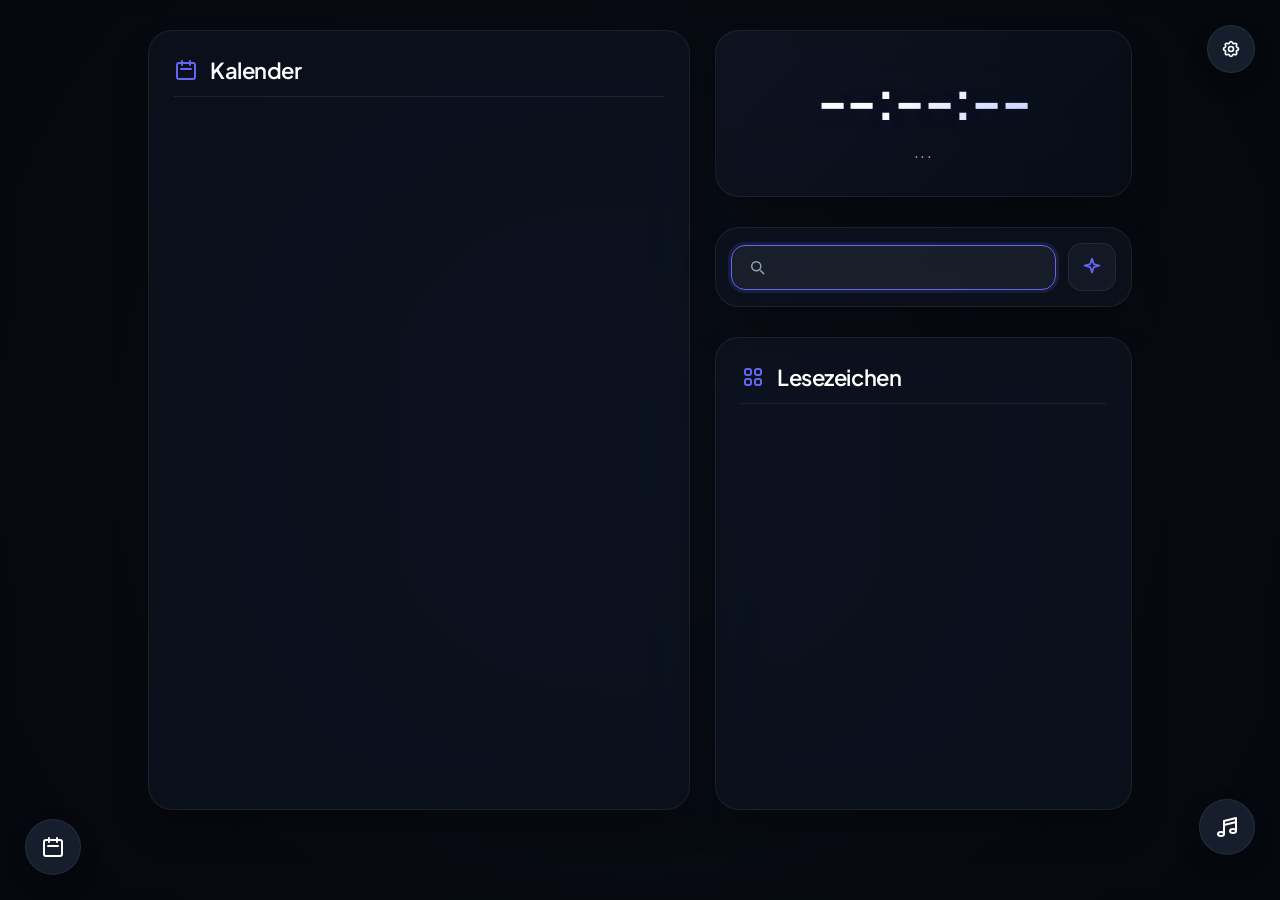
==== index.html @ 8bbf93d9 "Cleanup old code" ====
<!DOCTYPE html>
<html lang="de">
    <head>
        <meta name="viewport" content="width=device-width, initial-scale=1">
        <meta charset="utf-8"/>
        <link rel="shortcut icon" href="assets/dashboard.svg">
        <script src="./src/jquery-3.5.1.min.js"></script>
        <script src="./src/jquery-ui/jquery-ui.min.js"></script>
        <script src="./src/i18n.js"></script>
        <script src="./src/dashboard.js"></script>
        <link rel="stylesheet" href="src/dashboard.css">
        <title>Dashboard</title>
    </head>
    <body>
        <!-- Background Overlay for modern aesthetic -->
        <div id="bg-overlay"></div>

        <div id="dashboard">
            <!-- Left Side: Calendar. Hidden by loadCalendar() until a calendar embed is configured
                 in Settings. -->
            <div class="container" id="calendar-container">
                <a href="https://calendar.google.com/calendar/b/0/r" target="_blank" class="container-header-link">
                    <div class="head">
                        <svg xmlns="http://www.w3.org/2000/svg" fill="none" viewBox="0 0 24 24" stroke="currentColor" class="head-icon">
                            <path stroke-linecap="round" stroke-linejoin="round" stroke-width="2" d="M8 7V3m8 4V3m-9 8h10M5 21h14a2 2 0 002-2V7a2 2 0 00-2-2H5a2 2 0 00-2 2v12a2 2 0 002 2z" />
                        </svg>
                        <span data-i18n="widgets.calendar">Kalender</span>
                    </div>
                </a>
                <div class="content" id="calendar-wrapper">
                </div>
            </div>

            <!-- Right Side Stack: Clock, Search, Bookmarks -->
            <div class="right-column">
                <!-- Clock Widget -->
                <div class="container clock-container">
                    <div class="content" id="clock-wrapper">
                        <div id="clock">
                            <div id="clock-time">--:--:--</div>
                            <div id="clock-date">...</div>
                            <!-- Shown only once a name is set in Settings -->
                            <div id="greeting"></div>
                        </div>
                    </div>
                </div>

                <!-- Search Widget: engine is configurable in Settings -->
                <div class="container" id="search-container">
                    <div class="content" id="search-wrapper">
                        <form id="search-form" action="https://search.brave.com/search" method="get">
                            <svg xmlns="http://www.w3.org/2000/svg" fill="none" viewBox="0 0 24 24" stroke="currentColor" id="search-icon">
                                <path stroke-linecap="round" stroke-linejoin="round" stroke-width="2" d="M21 21l-4.35-4.35M17 11a6 6 0 11-12 0 6 6 0 0112 0z" />
                            </svg>
                            <input type="search" name="q" id="search-input" autofocus autocomplete="off">
                        </form>
                        <a id="ai-btn" href="https://gemini.google.com/app" data-i18n-title="ai.title" title="Neuer KI-Chat">
                            <svg xmlns="http://www.w3.org/2000/svg" fill="none" viewBox="0 0 24 24" stroke="currentColor">
                                <path stroke-linecap="round" stroke-linejoin="round" stroke-width="2" d="M12 3l1.912 5.813L20 10.5l-6.088 1.687L12 18l-1.912-5.813L4 10.5l6.088-1.687L12 3z" />
                            </svg>
                        </a>
                    </div>
                </div>

                <!-- Bookmarks Widget, populated from the browser's bookmarks bar -->
                <div class="container" id="apps-container">
                    <div class="head">
                        <svg xmlns="http://www.w3.org/2000/svg" fill="none" viewBox="0 0 24 24" stroke="currentColor" class="head-icon">
                            <path stroke-linecap="round" stroke-linejoin="round" stroke-width="2" d="M4 6a2 2 0 012-2h2a2 2 0 012 2v2a2 2 0 01-2 2H6a2 2 0 01-2-2V6zM14 6a2 2 0 012-2h2a2 2 0 012 2v2a2 2 0 01-2 2h-2a2 2 0 01-2-2V6zM4 16a2 2 0 012-2h2a2 2 0 012 2v2a2 2 0 01-2 2H6a2 2 0 01-2-2v-2zM14 16a2 2 0 012-2h2a2 2 0 012 2v2a2 2 0 01-2 2h-2a2 2 0 01-2-2v-2z" />
                        </svg>
                        <span data-i18n="widgets.bookmarks">Lesezeichen</span>
                    </div>
                    <div class="content" id="apps-wrapper">
                    </div>
                </div>
            </div>
        </div>

        <!-- Floating Music Player Widget. Removed entirely by loadRadio() when disabled in Settings. -->
        <div id="radio-panel">
            <div class="radio-header">
                <svg xmlns="http://www.w3.org/2000/svg" fill="none" viewBox="0 0 24 24" stroke="currentColor" class="radio-icon">
                    <path stroke-linecap="round" stroke-linejoin="round" stroke-width="2" d="M9 19V6l12-3v13M9 19c0 1.105-1.343 2-3 2s-3-.895-3-2 1.343-2 3-2 3 .895 3 2zm12-3c0 1.105-1.343 2-3 2s-3-.895-3-2 1.343-2 3-2 3 .895 3 2zM9 10l12-3" />
                </svg>
                <span data-i18n="radio.panelTitle">TuneIn Radio</span>
            </div>
            <div class="radio-content">
                <iframe id="radio-frame" scrolling="no" frameborder="no"></iframe>
            </div>
        </div>

        <button id="radio-toggle" data-i18n-title="radio.toggleTitle" title="Radio Player">
            <svg xmlns="http://www.w3.org/2000/svg" fill="none" viewBox="0 0 24 24" stroke="currentColor">
                <path stroke-linecap="round" stroke-linejoin="round" stroke-width="2" d="M9 19V6l12-3v13M9 19c0 1.105-1.343 2-3 2s-3-.895-3-2 1.343-2 3-2 3 .895 3 2zm12-3c0 1.105-1.343 2-3 2s-3-.895-3-2 1.343-2 3-2 3 .895 3 2zM9 10l12-3" />
            </svg>
        </button>

        <!-- Meeting Container Placeholder (will be animated in by JS). Removed entirely by
             loadMeetings() when disabled in Settings. -->
        <div id="meeting-portal"></div>

        <button id="meetings-toggle" data-i18n-title="meetings.toggleTitle" title="Meetings verwalten">
            <svg xmlns="http://www.w3.org/2000/svg" fill="none" viewBox="0 0 24 24" stroke="currentColor">
                <path stroke-linecap="round" stroke-linejoin="round" stroke-width="2" d="M8 7V3m8 4V3m-9 8h10M5 21h14a2 2 0 002-2V7a2 2 0 00-2-2H5a2 2 0 00-2 2v12a2 2 0 002 2z" />
            </svg>
        </button>

        <button id="settings-toggle" data-i18n-title="settings.toggleTitle" title="Einstellungen">
            <svg xmlns="http://www.w3.org/2000/svg" fill="none" viewBox="0 0 24 24" stroke="currentColor">
                <path stroke-linecap="round" stroke-linejoin="round" stroke-width="2" d="M10.325 4.317c.426-1.756 2.924-1.756 3.35 0a1.724 1.724 0 002.573 1.066c1.543-.94 3.31.826 2.37 2.37a1.724 1.724 0 001.065 2.572c1.756.426 1.756 2.924 0 3.35a1.724 1.724 0 00-1.066 2.573c.94 1.543-.826 3.31-2.37 2.37a1.724 1.724 0 00-2.572 1.065c-.426 1.756-2.924 1.756-3.35 0a1.724 1.724 0 00-2.573-1.066c-1.543.94-3.31-.826-2.37-2.37a1.724 1.724 0 00-1.065-2.572c-1.756-.426-1.756-2.924 0-3.35a1.724 1.724 0 001.066-2.573c-.94-1.543.826-3.31 2.37-2.37.996.608 2.296.07 2.572-1.065z" />
                <path stroke-linecap="round" stroke-linejoin="round" stroke-width="2" d="M15 12a3 3 0 11-6 0 3 3 0 016 0z" />
            </svg>
        </button>

        <!-- Meetings Management Modal -->
        <div class="modal" id="meetings-modal">
            <div class="modal-backdrop"></div>
            <div class="modal-card">
                <div class="modal-header">
                    <span data-i18n="meetings.modalTitle">Meetings verwalten</span>
                    <button type="button" class="modal-close" data-i18n-title="close" title="Schließen">&times;</button>
                </div>

                <div id="meetings-list"></div>

                <form id="meeting-form" class="modal-form">
                    <input type="hidden" id="meeting-id">
                    <input type="hidden" id="meeting-recurrence" value="weekly">

                    <div class="form-row">
                        <label for="meeting-name" data-i18n="meetings.form.name">Name</label>
                        <input type="text" id="meeting-name" required>
                    </div>

                    <div class="form-row form-row-split">
                        <div>
                            <label for="meeting-type" data-i18n="meetings.form.type">Typ</label>
                            <select id="meeting-type">
                                <option value="zoom">Zoom</option>
                                <option value="teams">MS Teams</option>
                            </select>
                        </div>
                        <div>
                            <label for="meeting-password" data-i18n="meetings.form.password">Passwort (optional)</label>
                            <input type="text" id="meeting-password" autocomplete="off">
                        </div>
                    </div>

                    <div class="form-row">
                        <label for="meeting-link" data-i18n="meetings.form.link">Link</label>
                        <input type="url" id="meeting-link" placeholder="https://..." required>
                    </div>

                    <div class="form-row form-row-split">
                        <div>
                            <label for="meeting-start" data-i18n="meetings.form.start">Start</label>
                            <input type="time" id="meeting-start" required>
                        </div>
                        <div>
                            <label for="meeting-end" data-i18n="meetings.form.end">Ende</label>
                            <input type="time" id="meeting-end" required>
                        </div>
                    </div>

                    <div class="form-row">
                        <label data-i18n="meetings.form.recurrence">Wiederholung</label>
                        <div class="segmented" id="recurrence-toggle">
                            <button type="button" data-value="weekly" class="active" data-i18n="meetings.form.weekly">Wöchentlich</button>
                            <button type="button" data-value="once" data-i18n="meetings.form.once">Einmalig</button>
                        </div>
                    </div>

                    <div class="form-row" id="weekday-row">
                        <label for="meeting-weekday" data-i18n="meetings.form.weekday">Wochentag</label>
                        <select id="meeting-weekday">
                            <option value="1" data-i18n="weekdays.1">Montag</option>
                            <option value="2" data-i18n="weekdays.2">Dienstag</option>
                            <option value="3" data-i18n="weekdays.3">Mittwoch</option>
                            <option value="4" data-i18n="weekdays.4">Donnerstag</option>
                            <option value="5" data-i18n="weekdays.5">Freitag</option>
                            <option value="6" data-i18n="weekdays.6">Samstag</option>
                            <option value="0" data-i18n="weekdays.0">Sonntag</option>
                        </select>
                    </div>

                    <div class="form-row" id="date-row" style="display: none;">
                        <label for="meeting-date" data-i18n="meetings.form.date">Datum</label>
                        <input type="date" id="meeting-date">
                    </div>

                    <div class="form-actions">
                        <button type="button" id="meeting-form-cancel" class="btn btn-secondary" data-i18n="meetings.form.cancel">Neu / Zurücksetzen</button>
                        <button type="submit" id="meeting-form-submit" class="btn btn-primary" data-i18n="meetings.form.save">Speichern</button>
                    </div>
                </form>
            </div>
        </div>

        <!-- Settings Modal: the single place to configure this dashboard, no file editing required -->
        <div class="modal" id="settings-modal">
            <div class="modal-backdrop"></div>
            <div class="modal-card">
                <div class="modal-header">
                    <span data-i18n="settings.modalTitle">Einstellungen</span>
                    <button type="button" class="modal-close" data-i18n-title="close" title="Schließen">&times;</button>
                </div>

                <form id="settings-form" class="modal-form">
                    <div class="form-row">
                        <label for="settings-language" data-i18n="settings.language">Sprache</label>
                        <select id="settings-language">
                            <option value="de">Deutsch</option>
                            <option value="en">English</option>
                        </select>
                    </div>

                    <div class="form-row">
                        <label for="settings-user-name" data-i18n="settings.userName">Dein Name</label>
                        <input type="text" id="settings-user-name" autocomplete="off">
                    </div>

                    <div class="form-row">
                        <label for="settings-search-engine" data-i18n="settings.searchEngine">Suchmaschine</label>
                        <select id="settings-search-engine">
                            <option value="brave">Brave</option>
                            <option value="google">Google</option>
                            <option value="duckduckgo">DuckDuckGo</option>
                            <option value="bing">Bing</option>
                            <option value="startpage">Startpage</option>
                            <option value="ecosia">Ecosia</option>
                        </select>
                    </div>

                    <div class="form-row">
                        <label for="settings-ai-assistant" data-i18n="settings.aiAssistant">KI-Assistent</label>
                        <select id="settings-ai-assistant">
                            <option value="gemini">Gemini</option>
                            <option value="chatgpt">ChatGPT</option>
                            <option value="claude">Claude</option>
                            <option value="copilot">Copilot</option>
                            <option value="perplexity">Perplexity</option>
                        </select>
                    </div>

                    <div class="form-row">
                        <label for="settings-accent-color" data-i18n="settings.accentColor">Akzentfarbe</label>
                        <input type="color" id="settings-accent-color">
                    </div>

                    <div class="form-row">
                        <label for="settings-background-file" data-i18n="settings.background">Hintergrundbild</label>
                        <div class="form-row-file">
                            <img id="settings-background-preview" alt="">
                            <input type="file" id="settings-background-file" accept="image/*">
                            <button type="button" id="settings-background-remove" class="btn btn-secondary btn-small" data-i18n="settings.backgroundRemove">Entfernen</button>
                        </div>
                        <div class="form-row-hint" data-i18n="settings.backgroundHint">Ohne Bild wird nur die Hintergrundfarbe verwendet.</div>
                    </div>

                    <div class="form-row">
                        <label for="settings-calendar-iframe" data-i18n="settings.calendarIframe">Kalender-Einbettung</label>
                        <textarea id="settings-calendar-iframe" rows="3" placeholder="<iframe src=&quot;https://calendar.google.com/...&quot; ...></iframe>"></textarea>
                        <div class="form-row-hint" data-i18n="settings.calendarHint">Google Kalender → Einstellungen → "Kalender integrieren" → den Code aus dem &lt;iframe&gt;-Feld hier einfügen.</div>
                    </div>

                    <div class="form-row form-row-checkbox">
                        <input type="checkbox" id="settings-radio-enabled">
                        <label for="settings-radio-enabled" data-i18n="settings.radioEnabled">Radio-Player anzeigen</label>
                    </div>

                    <div class="form-row">
                        <label for="settings-tunein-id" data-i18n="settings.tuneInId">TuneIn Sender-ID</label>
                        <input type="text" id="settings-tunein-id" placeholder="s12345">
                    </div>

                    <div class="form-row form-row-checkbox">
                        <input type="checkbox" id="settings-meetings-enabled">
                        <label for="settings-meetings-enabled" data-i18n="settings.meetingsEnabled">Meeting Quick-Join anzeigen</label>
                    </div>

                    <div class="form-actions">
                        <button type="button" id="settings-form-cancel" class="btn btn-secondary" data-i18n="settings.cancel">Abbrechen</button>
                        <button type="submit" id="settings-form-submit" class="btn btn-primary" data-i18n="settings.save">Speichern</button>
                    </div>
                </form>
            </div>
        </div>
    </body>
</html>
---- src/dashboard.css ----
@import url('https://fonts.googleapis.com/css2?family=Plus+Jakarta+Sans:wght@300;400;500;600;700&display=swap');

:root {
    --bg-dark: #0a0e17;
    --card-bg: rgba(18, 22, 33, 0.55);
    --card-border: rgba(255, 255, 255, 0.07);
    --card-border-hover: rgba(255, 255, 255, 0.15);
    --text-primary: #ffffff;
    --text-secondary: #94a3b8;
    --accent-color: #6366f1;
    --accent-glow: rgba(99, 102, 241, 0.15);
    --emerald-green: #10b981;
    --emerald-glow: rgba(16, 185, 129, 0.2);
    --bg-gradient-overlay: radial-gradient(circle at center, rgba(10, 14, 23, 0.4) 0%, rgba(5, 7, 12, 0.85) 100%);
    --calendar-filter: invert(0.89) hue-rotate(180deg) contrast(1.15) saturate(0.85);
}

* {
    box-sizing: border-box;
    margin: 0;
    padding: 0;
}

/* Toggled by Settings (e.g. "show radio player") instead of removing elements outright, so a
   feature can be switched back on at runtime without reloading the page. */
.feature-hidden {
    display: none !important;
}

body {
    font-family: 'Plus Jakarta Sans', sans-serif;
    color: var(--text-primary);
    background-color: var(--bg-dark);
    background-size: cover;
    background-position: center;
    background-repeat: no-repeat;
    background-attachment: fixed;
    min-height: 100vh;
    overflow-x: hidden;
    position: relative;
}

/* Background overlay for dimming and blurring */
#bg-overlay {
    position: fixed;
    top: 0;
    left: 0;
    width: 100%;
    height: 100%;
    background: var(--bg-gradient-overlay);
    backdrop-filter: blur(8px);
    z-index: -1;
    pointer-events: none;
}

body::after {
    content: attr(data-copy-right);
    position: fixed;
    bottom: 15px;
    right: 25px;
    font-size: 11px;
    color: var(--text-secondary);
    opacity: 0.5;
    font-family: monospace;
    pointer-events: none;
    z-index: 10;
}

/* Grid Dashboard Layout */
#dashboard {
    width: 80vw;
    max-width: 2000px;
    margin: 0 auto;
    padding: 30px 20px;
    display: grid;
    grid-template-columns: minmax(0, 1.3fr) minmax(0, 1fr);
    gap: 25px;
    min-height: calc(100vh - 60px);
    align-items: stretch;
}

/* Containers */
.container {
    background: var(--card-bg);
    backdrop-filter: blur(25px) saturate(190%);
    -webkit-backdrop-filter: blur(25px) saturate(190%);
    border: 1px solid var(--card-border);
    border-radius: 24px;
    padding: 25px;
    box-shadow: 0 20px 40px -15px rgba(0, 0, 0, 0.5);
    transition: transform 0.4s cubic-bezier(0.16, 1, 0.3, 1), 
                border-color 0.3s ease, 
                box-shadow 0.4s cubic-bezier(0.16, 1, 0.3, 1);
    display: flex;
    flex-direction: column;
}

.container:hover {
    border-color: var(--card-border-hover);
    box-shadow: 0 30px 60px -20px rgba(0, 0, 0, 0.6), 
                0 0 40px -10px var(--accent-glow);
}

/* Calendar Container specific layout */
#calendar-container {
    height: 100%;
    min-width: 0;
}

.container-header-link {
    text-decoration: none;
    color: inherit;
    display: inline-block;
}

.container .head {
    font-size: 22px;
    font-weight: 600;
    color: var(--text-primary);
    display: flex;
    align-items: center;
    gap: 12px;
    margin-bottom: 20px;
    letter-spacing: -0.02em;
    padding-bottom: 12px;
    border-bottom: 1px solid rgba(255, 255, 255, 0.08);
}

.head-icon {
    width: 24px;
    height: 24px;
    color: var(--accent-color);
}

.container .content {
    flex-grow: 1;
    overflow: hidden;
}

/* Google Calendar Iframe Styling (with dark inversion) */
#calendar-wrapper {
    width: 100%;
    height: 100%;
    border-radius: 16px;
    overflow: hidden;
    display: flex;
}

#calendar-wrapper iframe {
    width: 100% !important;
    height: 100% !important;
    max-width: 100%;
    border: none;
    border-radius: 16px;
    filter: var(--calendar-filter);
    background-color: transparent;
}

/* Right Column Stack */
.right-column {
    display: flex;
    flex-direction: column;
    gap: 30px;
}

/* Clock Card */
.clock-container {
    padding: 35px 25px;
    text-align: center;
    justify-content: center;
    align-items: center;
    background: linear-gradient(135deg, rgba(20, 25, 40, 0.6) 0%, rgba(10, 14, 23, 0.6) 100%);
}

#clock-time {
    font-size: 52px;
    font-weight: 700;
    letter-spacing: -0.03em;
    background: linear-gradient(135deg, #ffffff 40%, #c7d2fe 100%);
    -webkit-background-clip: text;
    -webkit-text-fill-color: transparent;
    text-shadow: 0 4px 20px rgba(99, 102, 241, 0.15);
    font-variant-numeric: tabular-nums;
}

#clock-date {
    font-size: 15px;
    color: var(--text-secondary);
    font-weight: 500;
    text-transform: uppercase;
    letter-spacing: 0.1em;
    margin-top: 10px;
}

/* Optional greeting line, only shown once a name is set in Settings */
#greeting {
    font-size: 14px;
    color: var(--text-secondary);
    margin-top: 14px;
    display: none;
}

/* Search + Gemini Widget */
#search-container {
    padding: 15px;
}

#search-wrapper {
    display: flex;
    align-items: center;
    gap: 12px;
    overflow: visible;
}

#search-form {
    display: flex;
    align-items: center;
    gap: 10px;
    flex-grow: 1;
    background: rgba(255, 255, 255, 0.04);
    border: 1px solid var(--card-border);
    border-radius: 14px;
    padding: 12px 16px;
    transition: border-color 0.25s, background-color 0.25s, box-shadow 0.25s;
}

#search-form:focus-within {
    border-color: var(--accent-color);
    background: rgba(255, 255, 255, 0.06);
    box-shadow: 0 0 0 3px var(--accent-glow);
}

#search-icon {
    width: 18px;
    height: 18px;
    color: var(--text-secondary);
    flex-shrink: 0;
}

#search-input {
    flex-grow: 1;
    border: none;
    background: transparent;
    outline: none;
    color: var(--text-primary);
    font-family: inherit;
    font-size: 15px;
}

#search-input::placeholder {
    color: var(--text-secondary);
}

/* Remove native search input decorations */
#search-input::-webkit-search-decoration,
#search-input::-webkit-search-cancel-button,
#search-input::-webkit-search-results-button,
#search-input::-webkit-search-results-decoration {
    -webkit-appearance: none;
}

/* AI assistant quick-start button (which assistant it opens is set in Settings) */
#ai-btn {
    display: flex;
    align-items: center;
    justify-content: center;
    width: 48px;
    height: 48px;
    flex-shrink: 0;
    border-radius: 14px;
    background: rgba(255, 255, 255, 0.04);
    border: 1px solid var(--card-border);
    color: var(--accent-color);
    text-decoration: none;
    transition: transform 0.3s cubic-bezier(0.175, 0.885, 0.32, 1.275),
                background-color 0.25s,
                border-color 0.25s,
                box-shadow 0.3s;
}

#ai-btn svg {
    width: 22px;
    height: 22px;
}

#ai-btn:hover {
    transform: translateY(-3px);
    background-color: rgba(255, 255, 255, 0.06);
    border-color: var(--card-border-hover);
    box-shadow: 0 10px 20px -5px rgba(0, 0, 0, 0.3);
}

/* Apps/Links Widget */
#apps-container {
    flex-grow: 1;
}

#apps-wrapper {
    display: flex;
    flex-direction: column;
    gap: 25px;
    overflow-y: auto;
    padding-right: 5px;
}

/* Custom Scrollbar for Apps list */
#apps-wrapper::-webkit-scrollbar {
    width: 6px;
}

#apps-wrapper::-webkit-scrollbar-track {
    background: rgba(255, 255, 255, 0.02);
    border-radius: 3px;
}

#apps-wrapper::-webkit-scrollbar-thumb {
    background: rgba(255, 255, 255, 0.1);
    border-radius: 3px;
}

#apps-wrapper::-webkit-scrollbar-thumb:hover {
    background: rgba(255, 255, 255, 0.2);
}

.app-category {
    display: flex;
    flex-direction: column;
    gap: 12px;
}

.category-title {
    font-size: 13px;
    font-weight: 600;
    color: var(--text-secondary);
    text-transform: uppercase;
    letter-spacing: 0.08em;
    padding-left: 2px;
}

.app-grid {
    display: grid;
    grid-template-columns: repeat(auto-fill, minmax(76px, 1fr));
    gap: 15px;
}

/* Styled App Launcher Link */
.app-grid a {
    display: flex;
    flex-direction: column;
    align-items: center;
    text-decoration: none;
    position: relative;
    padding: 10px 5px;
    border-radius: 16px;
    background: rgba(255, 255, 255, 0.02);
    border: 1px solid rgba(255, 255, 255, 0.04);
    height: 76px;
    width: 76px;
    background-size: 40px;
    background-position: center 10px;
    background-repeat: no-repeat;
    transition: transform 0.3s cubic-bezier(0.175, 0.885, 0.32, 1.275),
                background-color 0.25s,
                border-color 0.25s,
                box-shadow 0.3s;
}

.app-grid a:hover {
    transform: translateY(-6px);
    background-color: rgba(255, 255, 255, 0.06);
    border-color: rgba(255, 255, 255, 0.15);
    box-shadow: 0 10px 20px -5px rgba(0, 0, 0, 0.3);
}

/* Hover name overlay - clean iOS layout style */
.app-grid a::after {
    content: attr(data-name);
    position: absolute;
    bottom: 6px;
    left: 0;
    width: 100%;
    text-align: center;
    font-size: 10px;
    font-weight: 500;
    color: rgba(255, 255, 255, 0.7);
    white-space: nowrap;
    overflow: hidden;
    text-overflow: ellipsis;
    padding: 0 4px;
    transition: color 0.25s;
}

.app-grid a:hover::after {
    color: var(--text-primary);
}

/* Floating Radio Panel & Button */
#radio-toggle {
    position: fixed;
    bottom: 45px;
    right: 25px;
    width: 56px;
    height: 56px;
    border-radius: 50%;
    background: rgba(30, 41, 59, 0.7);
    backdrop-filter: blur(15px);
    border: 1px solid var(--card-border);
    color: var(--text-primary);
    cursor: pointer;
    box-shadow: 0 10px 25px -5px rgba(0, 0, 0, 0.4);
    display: flex;
    align-items: center;
    justify-content: center;
    transition: all 0.3s cubic-bezier(0.175, 0.885, 0.32, 1.275);
    z-index: 1001;
}

#radio-toggle svg {
    width: 24px;
    height: 24px;
    transition: transform 0.3s ease;
}

#radio-toggle:hover {
    transform: scale(1.1) rotate(5deg);
    border-color: var(--accent-color);
    box-shadow: 0 0 20px var(--accent-glow);
    background: rgba(30, 41, 59, 0.85);
}

#radio-toggle.active {
    background: var(--accent-color);
    border-color: var(--accent-color);
    box-shadow: 0 0 25px rgba(99, 102, 241, 0.4);
}

#radio-toggle.active svg {
    transform: rotate(180deg);
}

#radio-panel {
    position: fixed;
    bottom: 115px;
    right: 25px;
    width: 320px;
    height: 160px;
    background: rgba(15, 23, 42, 0.85);
    backdrop-filter: blur(25px) saturate(180%);
    -webkit-backdrop-filter: blur(25px) saturate(180%);
    border: 1px solid rgba(255, 255, 255, 0.1);
    border-radius: 20px;
    padding: 15px;
    box-shadow: 0 20px 50px rgba(0, 0, 0, 0.5);
    opacity: 0;
    pointer-events: none;
    transform: translateY(20px) scale(0.95);
    transition: all 0.3s cubic-bezier(0.16, 1, 0.3, 1);
    z-index: 1000;
    display: flex;
    flex-direction: column;
    gap: 10px;
}

#radio-panel.active {
    opacity: 1;
    pointer-events: all;
    transform: translateY(0) scale(1);
}

.radio-header {
    display: flex;
    align-items: center;
    gap: 8px;
    font-size: 14px;
    font-weight: 600;
    color: var(--text-secondary);
}

.radio-icon {
    width: 18px;
    height: 18px;
    color: var(--accent-color);
}

.radio-content {
    flex-grow: 1;
    border-radius: 12px;
    overflow: hidden;
}

#radio-frame {
    width: 100%;
    height: 100%;
    border: none;
}

/* Meeting Portal / Alerts */
#meeting-portal {
    position: fixed;
    bottom: 95px; /* leaves room for #meetings-toggle below it */
    left: 25px;
    z-index: 999;
    opacity: 0;
    transform: translateY(20px);
    transition: all 0.4s cubic-bezier(0.16, 1, 0.3, 1);
    pointer-events: none;
}

#meeting-portal.visible {
    opacity: 1;
    transform: translateY(0);
    pointer-events: all;
}

/* Floating Meetings-Manage Button (left-side counterpart to #radio-toggle) */
#meetings-toggle {
    position: fixed;
    bottom: 25px;
    left: 25px;
    width: 56px;
    height: 56px;
    border-radius: 50%;
    background: rgba(30, 41, 59, 0.7);
    backdrop-filter: blur(15px);
    border: 1px solid var(--card-border);
    color: var(--text-primary);
    cursor: pointer;
    box-shadow: 0 10px 25px -5px rgba(0, 0, 0, 0.4);
    display: flex;
    align-items: center;
    justify-content: center;
    transition: all 0.3s cubic-bezier(0.175, 0.885, 0.32, 1.275);
    z-index: 1001;
}

#meetings-toggle svg {
    width: 24px;
    height: 24px;
}

#meetings-toggle:hover {
    transform: scale(1.1) rotate(-5deg);
    border-color: var(--accent-color);
    box-shadow: 0 0 20px var(--accent-glow);
    background: rgba(30, 41, 59, 0.85);
}

/* Floating Settings Button (top-right corner) */
#settings-toggle {
    position: fixed;
    top: 25px;
    right: 25px;
    width: 48px;
    height: 48px;
    border-radius: 50%;
    background: rgba(30, 41, 59, 0.7);
    backdrop-filter: blur(15px);
    border: 1px solid var(--card-border);
    color: var(--text-primary);
    cursor: pointer;
    box-shadow: 0 10px 25px -5px rgba(0, 0, 0, 0.4);
    display: flex;
    align-items: center;
    justify-content: center;
    transition: all 0.3s cubic-bezier(0.175, 0.885, 0.32, 1.275);
    z-index: 1001;
}

#settings-toggle svg {
    width: 20px;
    height: 20px;
}

#settings-toggle:hover {
    transform: scale(1.1) rotate(45deg);
    border-color: var(--accent-color);
    box-shadow: 0 0 20px var(--accent-glow);
    background: rgba(30, 41, 59, 0.85);
}

/* Generic Modal (used by both the Meetings and the Settings modal) */
.modal {
    position: fixed;
    inset: 0;
    z-index: 1100;
    display: flex;
    align-items: center;
    justify-content: center;
    opacity: 0;
    pointer-events: none;
    transition: opacity 0.3s ease;
}

.modal.active {
    opacity: 1;
    pointer-events: all;
}

.modal-backdrop {
    position: absolute;
    inset: 0;
    background: rgba(5, 7, 12, 0.7);
    backdrop-filter: blur(8px);
}

.modal-card {
    position: relative;
    width: min(560px, calc(100vw - 50px));
    max-height: 85vh;
    overflow-y: auto;
    overflow-x: hidden;
    background: var(--card-bg);
    backdrop-filter: blur(25px) saturate(190%);
    -webkit-backdrop-filter: blur(25px) saturate(190%);
    border: 1px solid var(--card-border);
    border-radius: 24px;
    padding: 32px;
    box-shadow: 0 20px 40px -15px rgba(0, 0, 0, 0.5);
    transform: translateY(10px) scale(0.98);
    transition: transform 0.3s cubic-bezier(0.16, 1, 0.3, 1);
}

.modal.active .modal-card {
    transform: translateY(0) scale(1);
}

.modal-header {
    display: flex;
    align-items: center;
    justify-content: space-between;
    font-size: 20px;
    font-weight: 600;
    margin-bottom: 26px;
    padding-bottom: 18px;
    border-bottom: 1px solid rgba(255, 255, 255, 0.08);
}

.modal-close {
    background: none;
    border: none;
    color: var(--text-secondary);
    font-size: 22px;
    line-height: 1;
    cursor: pointer;
    padding: 4px 8px;
    border-radius: 8px;
    transition: color 0.2s, background-color 0.2s;
}

.modal-close:hover {
    color: var(--text-primary);
    background: rgba(255, 255, 255, 0.06);
}

/* Meeting list inside the modal */
#meetings-list {
    display: flex;
    flex-direction: column;
    gap: 8px;
    margin-bottom: 20px;
}

.meetings-empty {
    color: var(--text-secondary);
    font-size: 14px;
    padding: 10px 2px 20px;
}

.meeting-row {
    display: flex;
    align-items: center;
    justify-content: space-between;
    gap: 10px;
    padding: 10px 12px;
    background: rgba(255, 255, 255, 0.03);
    border: 1px solid var(--card-border);
    border-radius: 14px;
}

.meeting-row-info {
    flex: 1;
    min-width: 0;
}

.meeting-row-name {
    font-size: 14px;
    font-weight: 600;
    color: var(--text-primary);
    overflow: hidden;
    text-overflow: ellipsis;
    white-space: nowrap;
}

.meeting-row-meta {
    font-size: 12px;
    color: var(--text-secondary);
    margin-top: 2px;
}

.meeting-row-actions {
    display: flex;
    gap: 6px;
    flex-shrink: 0;
}

.meeting-row-actions button {
    display: flex;
    align-items: center;
    justify-content: center;
    width: 32px;
    height: 32px;
    background: rgba(255, 255, 255, 0.04);
    border: 1px solid var(--card-border);
    border-radius: 10px;
    color: var(--text-secondary);
    cursor: pointer;
    transition: color 0.2s, border-color 0.2s, background-color 0.2s;
}

.meeting-row-actions button svg {
    width: 15px;
    height: 15px;
}

.meeting-row-actions button:hover {
    color: var(--text-primary);
    border-color: var(--card-border-hover);
    background: rgba(255, 255, 255, 0.08);
}

.meeting-row-actions button[data-delete]:hover {
    color: #f87171;
    border-color: rgba(248, 113, 113, 0.4);
}

/* Shared form layout, used by both the Meeting form and the Settings form */
.modal-form {
    display: flex;
    flex-direction: column;
    gap: 22px;
}

/* The meeting form follows the meetings list, so it gets its own divider above it;
   the settings form follows directly after the modal header and needs none. */
#meeting-form {
    padding-top: 20px;
    border-top: 1px solid rgba(255, 255, 255, 0.08);
}

.form-row {
    display: flex;
    flex-direction: column;
    gap: 8px;
}

.form-row-split {
    display: grid;
    grid-template-columns: 1fr 1fr;
    gap: 16px;
}

.form-row label {
    font-size: 12px;
    font-weight: 600;
    color: var(--text-secondary);
    text-transform: uppercase;
    letter-spacing: 0.06em;
}

.form-row input,
.form-row select,
.form-row textarea {
    background: rgba(255, 255, 255, 0.04);
    border: 1px solid var(--card-border);
    border-radius: 12px;
    padding: 10px 12px;
    color: var(--text-primary);
    font-family: inherit;
    font-size: 14px;
    outline: none;
    transition: border-color 0.25s, background-color 0.25s;
}

.form-row textarea {
    resize: vertical;
    min-height: 70px;
}

.form-row input:focus,
.form-row select:focus,
.form-row textarea:focus {
    border-color: var(--accent-color);
    background: rgba(255, 255, 255, 0.06);
}

.form-row select option {
    background: var(--bg-dark);
    color: var(--text-primary);
}

.form-row-hint {
    font-size: 12px;
    color: var(--text-secondary);
    opacity: 0.8;
    line-height: 1.4;
}

/* Checkbox rows (e.g. "enable radio", "enable meetings") */
.form-row-checkbox {
    display: flex;
    align-items: center;
    gap: 10px;
    flex-direction: row;
}

.form-row-checkbox input[type="checkbox"] {
    width: 18px;
    height: 18px;
    accent-color: var(--accent-color);
    cursor: pointer;
}

.form-row-checkbox label {
    text-transform: none;
    letter-spacing: normal;
    font-size: 14px;
    font-weight: 500;
    color: var(--text-primary);
    cursor: pointer;
}

/* Native color picker, styled to fit the glass aesthetic */
.form-row input[type="color"] {
    padding: 4px;
    height: 40px;
    width: 100%;
    cursor: pointer;
}

/* Background image upload + preview */
.form-row-file {
    display: flex;
    align-items: center;
    flex-wrap: wrap;
    gap: 12px;
}

.form-row-file input[type="file"] {
    flex: 1;
    min-width: 0; /* let the (otherwise wide) native file input shrink instead of overflowing */
    font-size: 13px;
}

#settings-background-preview {
    width: 44px;
    height: 44px;
    border-radius: 10px;
    object-fit: cover;
    border: 1px solid var(--card-border);
    display: none;
}

#settings-background-preview.visible {
    display: block;
}

.segmented {
    display: flex;
    background: rgba(255, 255, 255, 0.04);
    border: 1px solid var(--card-border);
    border-radius: 12px;
    padding: 3px;
    gap: 3px;
}

.segmented button {
    flex: 1;
    background: none;
    border: none;
    border-radius: 9px;
    padding: 8px;
    font-family: inherit;
    font-size: 13px;
    font-weight: 600;
    color: var(--text-secondary);
    cursor: pointer;
    transition: color 0.2s, background-color 0.2s;
}

.segmented button.active {
    background: var(--accent-color);
    color: #ffffff;
}

.form-actions {
    display: flex;
    justify-content: flex-end;
    gap: 12px;
    margin-top: 4px;
    padding-top: 22px;
    border-top: 1px solid rgba(255, 255, 255, 0.08);
}

.btn {
    border: none;
    border-radius: 12px;
    padding: 10px 18px;
    font-family: inherit;
    font-size: 14px;
    font-weight: 600;
    cursor: pointer;
    transition: all 0.25s ease;
}

.btn-small {
    padding: 8px 12px;
    font-size: 12px;
    flex-shrink: 0;
}

.btn-secondary {
    background: rgba(255, 255, 255, 0.06);
    color: var(--text-secondary);
    border: 1px solid var(--card-border);
}

.btn-secondary:hover {
    color: var(--text-primary);
    border-color: var(--card-border-hover);
}

.btn-primary {
    background: var(--accent-color);
    color: #ffffff;
    box-shadow: 0 4px 12px var(--accent-glow);
}

.btn-primary:hover {
    transform: translateY(-2px);
    box-shadow: 0 6px 16px rgba(99, 102, 241, 0.45);
}

.meeting-card {
    background: rgba(16, 185, 129, 0.1);
    backdrop-filter: blur(20px) saturate(180%);
    -webkit-backdrop-filter: blur(20px) saturate(180%);
    border: 1px solid rgba(16, 185, 129, 0.25);
    border-radius: 20px;
    padding: 20px;
    width: 320px;
    box-shadow: 0 15px 35px rgba(0, 0, 0, 0.3), 
                0 0 25px var(--emerald-glow);
    display: flex;
    flex-direction: column;
    gap: 8px;
    animation: pulseGlow 3s infinite ease-in-out;
}

@keyframes pulseGlow {
    0%, 100% {
        box-shadow: 0 15px 35px rgba(0, 0, 0, 0.3), 0 0 20px rgba(16, 185, 129, 0.15);
        border-color: rgba(16, 185, 129, 0.25);
    }
    50% {
        box-shadow: 0 15px 35px rgba(0, 0, 0, 0.3), 0 0 30px rgba(16, 185, 129, 0.35);
        border-color: rgba(16, 185, 129, 0.5);
    }
}

.meeting-header {
    display: flex;
    align-items: center;
    gap: 8px;
}

.pulse-dot {
    width: 8px;
    height: 8px;
    background-color: var(--emerald-green);
    border-radius: 50%;
    box-shadow: 0 0 10px var(--emerald-green);
    animation: blink 1.5s infinite ease-in-out;
}

@keyframes blink {
    0%, 100% { opacity: 0.3; transform: scale(0.9); }
    50% { opacity: 1; transform: scale(1.2); }
}

.meeting-badge {
    font-size: 11px;
    font-weight: 700;
    color: var(--emerald-green);
    letter-spacing: 0.05em;
}

.meeting-title {
    font-size: 18px;
    font-weight: 700;
    color: var(--text-primary);
}

.meeting-time {
    font-size: 13px;
    color: var(--text-secondary);
}

.meeting-btn {
    margin-top: 5px;
    display: flex;
    align-items: center;
    justify-content: center;
    gap: 8px;
    background-color: var(--emerald-green);
    color: #ffffff;
    border: none;
    border-radius: 12px;
    padding: 12px;
    font-family: inherit;
    font-size: 14px;
    font-weight: 600;
    cursor: pointer;
    box-shadow: 0 4px 12px rgba(16, 185, 129, 0.3);
    transition: all 0.25s ease;
}

.meeting-btn:hover {
    background-color: #059669;
    transform: translateY(-2px);
    box-shadow: 0 6px 16px rgba(16, 185, 129, 0.45);
}

.btn-icon {
    width: 16px;
    height: 16px;
}

/* Media Queries for responsive behavior */
@media (max-width: 1024px) {
    #dashboard {
        width: 100%;
        grid-template-columns: 1fr;
        padding: 25px;
        gap: 25px;
    }
    
    #calendar-container {
        height: 600px;
    }
}

@media (max-width: 640px) {
    #dashboard {
        padding: 15px;
        gap: 15px;
    }
    
    #clock-time {
        font-size: 40px;
    }
    
    #calendar-container {
        height: 480px;
    }
    
    #radio-panel {
        width: calc(100vw - 50px);
        right: 25px;
    }

    .meeting-card {
        width: calc(100vw - 50px);
    }
}

/* Smooth Transitions */
body, .container, #bg-overlay, #calendar-wrapper iframe, .app-grid a, #radio-toggle, #radio-panel {
    transition: background-color 0.4s ease, 
                background 0.4s ease, 
                border-color 0.4s ease, 
                color 0.4s ease, 
                box-shadow 0.4s ease, 
                filter 0.4s ease;
}
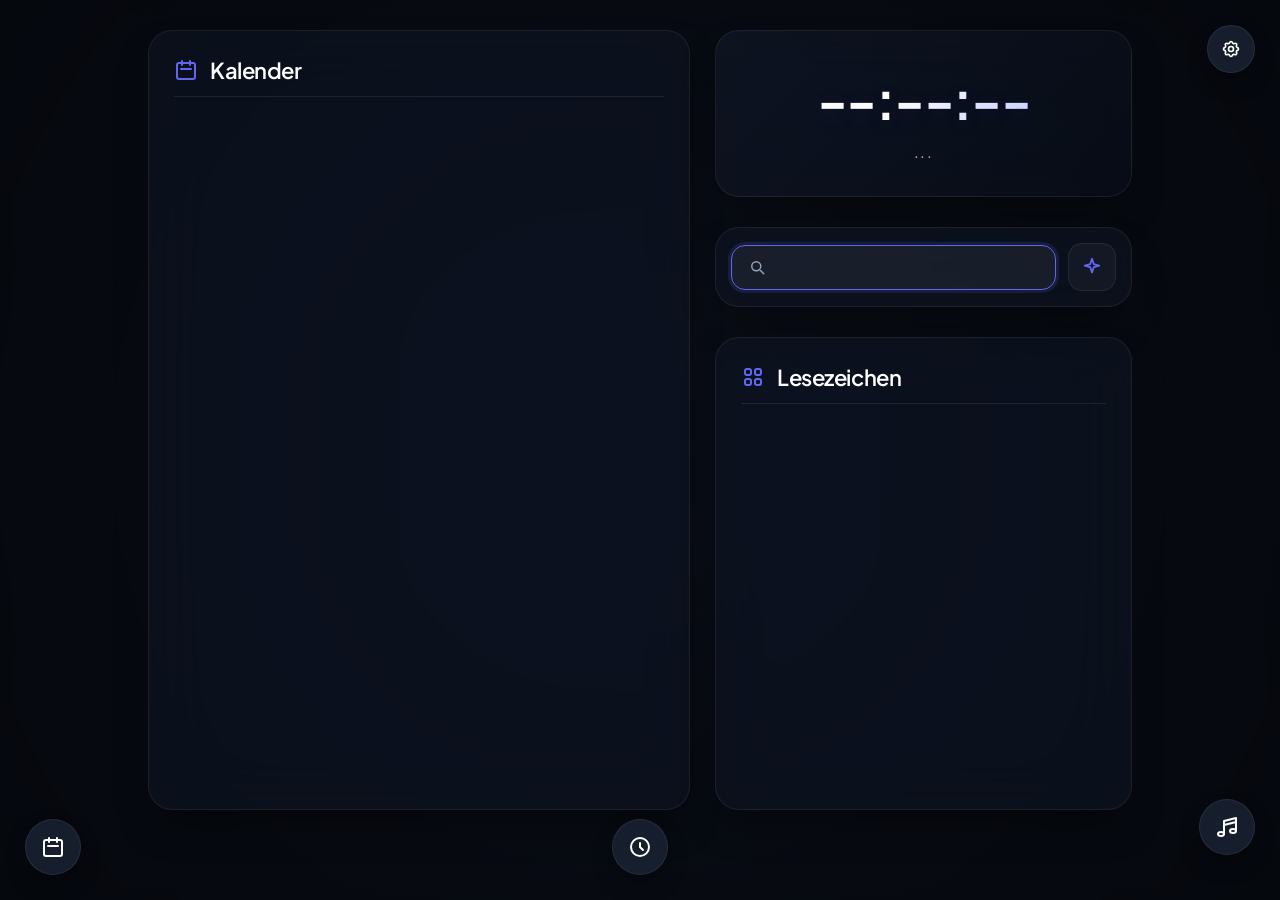
==== commit e219de48: "Add Pomodoro" ====
--- a/index.html
+++ b/index.html
@@ -7,6 +7,8 @@
         <script src="./src/jquery-3.5.1.min.js"></script>
         <script src="./src/jquery-ui/jquery-ui.min.js"></script>
         <script src="./src/i18n.js"></script>
+        <script src="./src/pomodoro-logic.js"></script>
+        <script src="./src/pomodoro-ui.js"></script>
         <script src="./src/dashboard.js"></script>
         <link rel="stylesheet" href="src/dashboard.css">
         <title>Dashboard</title>
@@ -95,6 +97,44 @@
             </svg>
         </button>
 
+        <!-- Floating Pomodoro Timer Widget. The background service worker (src/background.js) is
+             the actual timekeeper, so this keeps counting/notifying even while this panel is
+             closed or the tab isn't open at all; this is just the view + remote control. -->
+        <div id="pomodoro-panel">
+            <div class="pomodoro-header">
+                <svg xmlns="http://www.w3.org/2000/svg" fill="none" viewBox="0 0 24 24" stroke="currentColor" class="pomodoro-icon">
+                    <path stroke-linecap="round" stroke-linejoin="round" stroke-width="2" d="M12 8v4l3 3m6-3a9 9 0 11-18 0 9 9 0 0118 0z" />
+                </svg>
+                <span id="pomodoro-phase">Arbeiten</span>
+                <button type="button" id="pomodoro-open-window" data-i18n-title="pomodoro.openWindow" title="In eigenem Fenster öffnen">
+                    <svg xmlns="http://www.w3.org/2000/svg" fill="none" viewBox="0 0 24 24" stroke="currentColor">
+                        <path stroke-linecap="round" stroke-linejoin="round" stroke-width="2" d="M10 6H6a2 2 0 00-2 2v10a2 2 0 002 2h10a2 2 0 002-2v-4M14 4h6m0 0v6m0-6L10 14" />
+                    </svg>
+                </button>
+            </div>
+            <div id="pomodoro-time">25:00</div>
+            <div id="pomodoro-round"></div>
+            <div class="pomodoro-controls">
+                <button type="button" id="pomodoro-play-pause" class="btn btn-primary">Start</button>
+                <button type="button" id="pomodoro-skip" data-i18n-title="pomodoro.skip" title="Überspringen">
+                    <svg xmlns="http://www.w3.org/2000/svg" fill="none" viewBox="0 0 24 24" stroke="currentColor">
+                        <path stroke-linecap="round" stroke-linejoin="round" stroke-width="2" d="M13 5l7 7-7 7M5 5l7 7-7 7" />
+                    </svg>
+                </button>
+                <button type="button" id="pomodoro-reset" data-i18n-title="pomodoro.reset" title="Zurücksetzen">
+                    <svg xmlns="http://www.w3.org/2000/svg" fill="none" viewBox="0 0 24 24" stroke="currentColor">
+                        <path stroke-linecap="round" stroke-linejoin="round" stroke-width="2" d="M4 4v5h.582m15.356 2A8.001 8.001 0 004.582 9m0 0H9m11 11v-5h-.581m0 0a8.003 8.003 0 01-15.357-2m15.357 2H15" />
+                    </svg>
+                </button>
+            </div>
+        </div>
+
+        <button id="pomodoro-toggle" data-i18n-title="pomodoro.toggleTitle" title="Pomodoro-Timer">
+            <svg xmlns="http://www.w3.org/2000/svg" fill="none" viewBox="0 0 24 24" stroke="currentColor">
+                <path stroke-linecap="round" stroke-linejoin="round" stroke-width="2" d="M12 8v4l3 3m6-3a9 9 0 11-18 0 9 9 0 0118 0z" />
+            </svg>
+        </button>
+
         <!-- Meeting Container Placeholder (will be animated in by JS). Removed entirely by
              loadMeetings() when disabled in Settings. -->
         <div id="meeting-portal"></div>
@@ -278,6 +318,33 @@
                         <label for="settings-meetings-enabled" data-i18n="settings.meetingsEnabled">Meeting Quick-Join anzeigen</label>
                     </div>
 
+                    <div class="form-row form-row-checkbox">
+                        <input type="checkbox" id="settings-pomodoro-enabled">
+                        <label for="settings-pomodoro-enabled" data-i18n="settings.pomodoroEnabled">Pomodoro-Timer anzeigen</label>
+                    </div>
+
+                    <div class="form-row form-row-split">
+                        <div>
+                            <label for="settings-pomodoro-work" data-i18n="settings.pomodoroWork">Arbeitsdauer (Min.)</label>
+                            <input type="number" id="settings-pomodoro-work" min="1" max="180">
+                        </div>
+                        <div>
+                            <label for="settings-pomodoro-short-break" data-i18n="settings.pomodoroShortBreak">Kurze Pause (Min.)</label>
+                            <input type="number" id="settings-pomodoro-short-break" min="1" max="180">
+                        </div>
+                    </div>
+
+                    <div class="form-row form-row-split">
+                        <div>
+                            <label for="settings-pomodoro-long-break" data-i18n="settings.pomodoroLongBreak">Lange Pause (Min.)</label>
+                            <input type="number" id="settings-pomodoro-long-break" min="1" max="180">
+                        </div>
+                        <div>
+                            <label for="settings-pomodoro-rounds" data-i18n="settings.pomodoroRounds">Runden bis lange Pause</label>
+                            <input type="number" id="settings-pomodoro-rounds" min="1" max="12">
+                        </div>
+                    </div>
+
                     <div class="form-actions">
                         <button type="button" id="settings-form-cancel" class="btn btn-secondary" data-i18n="settings.cancel">Abbrechen</button>
                         <button type="submit" id="settings-form-submit" class="btn btn-primary" data-i18n="settings.save">Speichern</button>
--- a/src/dashboard.css
+++ b/src/dashboard.css
@@ -77,6 +77,19 @@
     gap: 25px;
     min-height: calc(100vh - 60px);
     align-items: stretch;
+}
+
+/* Without a calendar embed configured, #calendar-container is display:none and grid auto-placement
+   would otherwise squeeze .right-column into the first (wider) track alone, leaving dead space on
+   the right. Switch to a single, centered column instead. */
+#dashboard.no-calendar {
+    grid-template-columns: 1fr;
+    justify-items: center;
+}
+
+#dashboard.no-calendar .right-column {
+    width: 100%;
+    max-width: 560px;
 }
 
 /* Containers */
@@ -545,6 +558,192 @@
     background: rgba(30, 41, 59, 0.85);
 }
 
+/* Floating Pomodoro Button (bottom-center, between Meetings on the left and Radio on the right) */
+#pomodoro-toggle {
+    position: fixed;
+    bottom: 25px;
+    left: 50%;
+    transform: translateX(-50%);
+    width: 56px;
+    height: 56px;
+    border-radius: 50%;
+    background: rgba(30, 41, 59, 0.7);
+    backdrop-filter: blur(15px);
+    border: 1px solid var(--card-border);
+    color: var(--text-primary);
+    cursor: pointer;
+    box-shadow: 0 10px 25px -5px rgba(0, 0, 0, 0.4);
+    display: flex;
+    align-items: center;
+    justify-content: center;
+    transition: transform 0.3s cubic-bezier(0.175, 0.885, 0.32, 1.275),
+                background-color 0.25s, border-color 0.25s, box-shadow 0.3s;
+    z-index: 1001;
+}
+
+#pomodoro-toggle svg {
+    width: 24px;
+    height: 24px;
+}
+
+#pomodoro-toggle:hover {
+    transform: translateX(-50%) scale(1.1);
+    border-color: var(--accent-color);
+    box-shadow: 0 0 20px var(--accent-glow);
+    background: rgba(30, 41, 59, 0.85);
+}
+
+/* Pulses while a phase is actively running — independent of ".active" (panel open/closed), which
+   the click handler in src/dashboard.js manages separately. */
+#pomodoro-toggle.running {
+    border-color: var(--accent-color);
+    box-shadow: 0 0 0 rgba(99, 102, 241, 0.5);
+    animation: pomodoroPulse 2s infinite;
+}
+
+@keyframes pomodoroPulse {
+    0% { box-shadow: 0 0 0 0 var(--accent-glow); }
+    70% { box-shadow: 0 0 0 10px rgba(99, 102, 241, 0); }
+    100% { box-shadow: 0 0 0 0 rgba(99, 102, 241, 0); }
+}
+
+/* Card look shared by the dashboard's floating panel and the standalone pomodoro.html popup.
+   Floating/overlay positioning (fixed, transform, opacity) is added separately below, scoped to
+   the dashboard page only — the popup is a real window and needs none of that. */
+#pomodoro-panel {
+    width: 260px;
+    background: rgba(15, 23, 42, 0.85);
+    backdrop-filter: blur(25px) saturate(180%);
+    -webkit-backdrop-filter: blur(25px) saturate(180%);
+    border: 1px solid rgba(255, 255, 255, 0.1);
+    border-radius: 20px;
+    padding: 20px;
+    box-shadow: 0 20px 50px rgba(0, 0, 0, 0.5);
+    text-align: center;
+}
+
+.pomodoro-header {
+    display: flex;
+    align-items: center;
+    gap: 8px;
+    font-size: 14px;
+    font-weight: 600;
+    color: var(--text-secondary);
+}
+
+.pomodoro-icon {
+    width: 18px;
+    height: 18px;
+    color: var(--accent-color);
+    flex-shrink: 0;
+}
+
+.pomodoro-header span {
+    flex-grow: 1;
+    text-align: left;
+}
+
+#pomodoro-open-window {
+    background: none;
+    border: none;
+    color: var(--text-secondary);
+    cursor: pointer;
+    padding: 2px;
+    display: flex;
+    transition: color 0.2s;
+}
+
+#pomodoro-open-window svg {
+    width: 16px;
+    height: 16px;
+}
+
+#pomodoro-open-window:hover {
+    color: var(--text-primary);
+}
+
+#pomodoro-time {
+    font-size: 44px;
+    font-weight: 700;
+    letter-spacing: -0.02em;
+    font-variant-numeric: tabular-nums;
+    color: var(--text-primary);
+    margin: 12px 0 2px;
+}
+
+#pomodoro-round {
+    font-size: 12px;
+    color: var(--text-secondary);
+    text-transform: uppercase;
+    letter-spacing: 0.08em;
+    margin-bottom: 16px;
+}
+
+.pomodoro-controls {
+    display: flex;
+    align-items: center;
+    justify-content: center;
+    gap: 10px;
+}
+
+#pomodoro-play-pause {
+    flex-grow: 1;
+}
+
+.pomodoro-controls #pomodoro-skip,
+.pomodoro-controls #pomodoro-reset {
+    display: flex;
+    align-items: center;
+    justify-content: center;
+    width: 40px;
+    height: 40px;
+    flex-shrink: 0;
+    background: rgba(255, 255, 255, 0.04);
+    border: 1px solid var(--card-border);
+    border-radius: 12px;
+    color: var(--text-secondary);
+    cursor: pointer;
+    transition: color 0.2s, border-color 0.2s, background-color 0.2s;
+}
+
+.pomodoro-controls svg {
+    width: 16px;
+    height: 16px;
+}
+
+.pomodoro-controls #pomodoro-skip:hover,
+.pomodoro-controls #pomodoro-reset:hover {
+    color: var(--text-primary);
+    border-color: var(--card-border-hover);
+    background: rgba(255, 255, 255, 0.08);
+}
+
+/* Floating overlay behavior — only on the dashboard page, not the standalone popup window */
+body:not(.pomodoro-window) #pomodoro-panel {
+    position: fixed;
+    bottom: 95px;
+    left: 50%;
+    z-index: 1000;
+    opacity: 0;
+    pointer-events: none;
+    transform: translateX(-50%) translateY(20px) scale(0.95);
+    transition: all 0.3s cubic-bezier(0.16, 1, 0.3, 1);
+}
+
+body:not(.pomodoro-window) #pomodoro-panel.active {
+    opacity: 1;
+    pointer-events: all;
+    transform: translateX(-50%) translateY(0) scale(1);
+}
+
+/* The standalone popup window: just center the card in the window, no overlay chrome needed */
+body.pomodoro-window {
+    display: flex;
+    align-items: center;
+    justify-content: center;
+    min-height: 100vh;
+}
+
 /* Floating Settings Button (top-right corner) */
 #settings-toggle {
     position: fixed;
@@ -1043,9 +1242,15 @@
         padding: 25px;
         gap: 25px;
     }
-    
+
     #calendar-container {
         height: 600px;
+    }
+
+    /* Already single-column and full-width here regardless of the calendar, so drop the
+       desktop-only centering/width cap from #dashboard.no-calendar. */
+    #dashboard.no-calendar .right-column {
+        max-width: none;
     }
 }
 
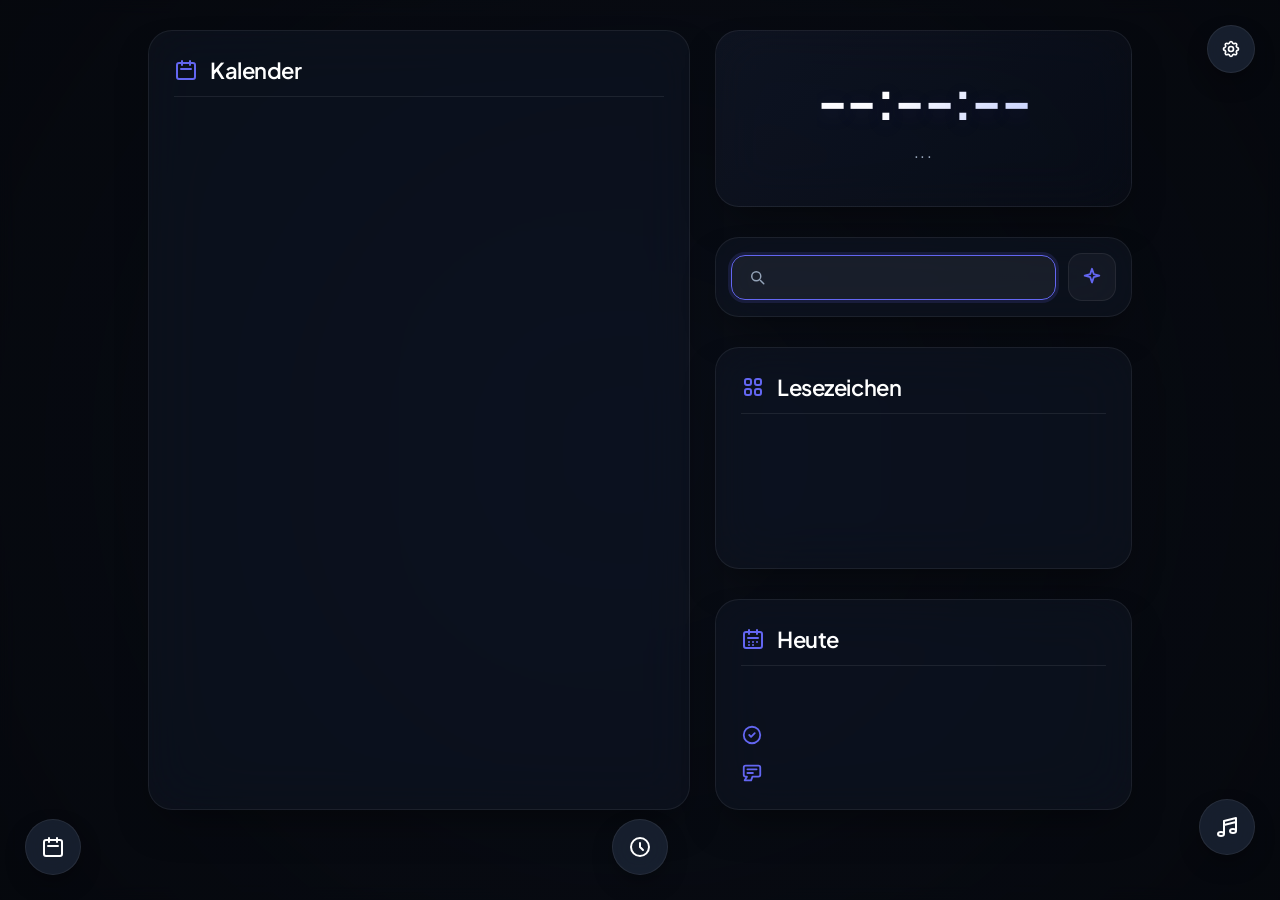
==== commit 5e4cbe1a: "Add world time clock, qotd, holidays and weather" ====
--- a/index.html
+++ b/index.html
@@ -9,6 +9,8 @@
         <script src="./src/i18n.js"></script>
         <script src="./src/pomodoro-logic.js"></script>
         <script src="./src/pomodoro-ui.js"></script>
+        <script src="./src/quotes-data.js"></script>
+        <script src="./src/extras.js"></script>
         <script src="./src/dashboard.js"></script>
         <link rel="stylesheet" href="src/dashboard.css">
         <title>Dashboard</title>
@@ -43,6 +45,12 @@
                             <div id="clock-date">...</div>
                             <!-- Shown only once a name is set in Settings -->
                             <div id="greeting"></div>
+                            <!-- Extra timezones, configured in Settings -> World clock; hidden via
+                                 feature-hidden when a slot isn't set to a zone. -->
+                            <div class="world-clock">
+                                <div id="world-clock-1" class="feature-hidden"></div>
+                                <div id="world-clock-2" class="feature-hidden"></div>
+                            </div>
                         </div>
                     </div>
                 </div>
@@ -75,6 +83,43 @@
                     <div class="content" id="apps-wrapper">
                     </div>
                 </div>
+
+                <!-- "Today" card: weather, public holiday, quote of the day. Each row is toggled
+                     independently in Settings; the whole card hides itself (src/extras.js) when
+                     none of the three are configured/enabled. -->
+                <div class="container" id="today-container">
+                    <div class="head">
+                        <svg xmlns="http://www.w3.org/2000/svg" fill="none" viewBox="0 0 24 24" stroke="currentColor" class="head-icon">
+                            <path stroke-linecap="round" stroke-linejoin="round" stroke-width="2" d="M8 7V3m8 4V3m-9 8h10M5 21h14a2 2 0 002-2V7a2 2 0 00-2-2H5a2 2 0 00-2 2v12a2 2 0 002 2zM8 15h.01M12 15h.01M16 15h.01M8 18h.01M12 18h.01" />
+                        </svg>
+                        <span data-i18n="widgets.today">Heute</span>
+                    </div>
+                    <div class="content" id="today-wrapper">
+                        <div class="today-row" id="weather-widget">
+                            <span id="weather-icon" class="today-icon"></span>
+                            <span id="weather-text"></span>
+                        </div>
+                        <div class="today-row" id="holiday-widget">
+                            <span class="today-icon">
+                                <svg xmlns="http://www.w3.org/2000/svg" fill="none" viewBox="0 0 24 24" stroke="currentColor">
+                                    <path stroke-linecap="round" stroke-linejoin="round" stroke-width="2" d="M9 12l2 2 4-4m6 2a9 9 0 11-18 0 9 9 0 0118 0z" />
+                                </svg>
+                            </span>
+                            <span id="holiday-text"></span>
+                        </div>
+                        <div class="today-row" id="quote-widget">
+                            <span class="today-icon">
+                                <svg xmlns="http://www.w3.org/2000/svg" fill="none" viewBox="0 0 24 24" stroke="currentColor">
+                                    <path stroke-linecap="round" stroke-linejoin="round" stroke-width="2" d="M7 8h10M7 12h6m-9 8l2.5-4H5a2 2 0 01-2-2V6a2 2 0 012-2h14a2 2 0 012 2v8a2 2 0 01-2 2h-6.5L11 20z" />
+                                </svg>
+                            </span>
+                            <div>
+                                <div id="quote-text"></div>
+                                <div id="quote-author"></div>
+                            </div>
+                        </div>
+                    </div>
+                </div>
             </div>
         </div>
 
@@ -133,6 +178,7 @@
             <svg xmlns="http://www.w3.org/2000/svg" fill="none" viewBox="0 0 24 24" stroke="currentColor">
                 <path stroke-linecap="round" stroke-linejoin="round" stroke-width="2" d="M12 8v4l3 3m6-3a9 9 0 11-18 0 9 9 0 0118 0z" />
             </svg>
+            <span id="pomodoro-badge"></span>
         </button>
 
         <!-- Meeting Container Placeholder (will be animated in by JS). Removed entirely by
@@ -246,102 +292,239 @@
                 </div>
 
                 <form id="settings-form" class="modal-form">
-                    <div class="form-row">
-                        <label for="settings-language" data-i18n="settings.language">Sprache</label>
-                        <select id="settings-language">
-                            <option value="de">Deutsch</option>
-                            <option value="en">English</option>
-                        </select>
-                    </div>
-
-                    <div class="form-row">
-                        <label for="settings-user-name" data-i18n="settings.userName">Dein Name</label>
-                        <input type="text" id="settings-user-name" autocomplete="off">
-                    </div>
-
-                    <div class="form-row">
-                        <label for="settings-search-engine" data-i18n="settings.searchEngine">Suchmaschine</label>
-                        <select id="settings-search-engine">
-                            <option value="brave">Brave</option>
-                            <option value="google">Google</option>
-                            <option value="duckduckgo">DuckDuckGo</option>
-                            <option value="bing">Bing</option>
-                            <option value="startpage">Startpage</option>
-                            <option value="ecosia">Ecosia</option>
-                        </select>
-                    </div>
-
-                    <div class="form-row">
-                        <label for="settings-ai-assistant" data-i18n="settings.aiAssistant">KI-Assistent</label>
-                        <select id="settings-ai-assistant">
-                            <option value="gemini">Gemini</option>
-                            <option value="chatgpt">ChatGPT</option>
-                            <option value="claude">Claude</option>
-                            <option value="copilot">Copilot</option>
-                            <option value="perplexity">Perplexity</option>
-                        </select>
-                    </div>
-
-                    <div class="form-row">
-                        <label for="settings-accent-color" data-i18n="settings.accentColor">Akzentfarbe</label>
-                        <input type="color" id="settings-accent-color">
-                    </div>
-
-                    <div class="form-row">
-                        <label for="settings-background-file" data-i18n="settings.background">Hintergrundbild</label>
-                        <div class="form-row-file">
-                            <img id="settings-background-preview" alt="">
-                            <input type="file" id="settings-background-file" accept="image/*">
-                            <button type="button" id="settings-background-remove" class="btn btn-secondary btn-small" data-i18n="settings.backgroundRemove">Entfernen</button>
-                        </div>
-                        <div class="form-row-hint" data-i18n="settings.backgroundHint">Ohne Bild wird nur die Hintergrundfarbe verwendet.</div>
-                    </div>
-
-                    <div class="form-row">
-                        <label for="settings-calendar-iframe" data-i18n="settings.calendarIframe">Kalender-Einbettung</label>
-                        <textarea id="settings-calendar-iframe" rows="3" placeholder="<iframe src=&quot;https://calendar.google.com/...&quot; ...></iframe>"></textarea>
-                        <div class="form-row-hint" data-i18n="settings.calendarHint">Google Kalender → Einstellungen → "Kalender integrieren" → den Code aus dem &lt;iframe&gt;-Feld hier einfügen.</div>
-                    </div>
-
-                    <div class="form-row form-row-checkbox">
-                        <input type="checkbox" id="settings-radio-enabled">
-                        <label for="settings-radio-enabled" data-i18n="settings.radioEnabled">Radio-Player anzeigen</label>
-                    </div>
-
-                    <div class="form-row">
-                        <label for="settings-tunein-id" data-i18n="settings.tuneInId">TuneIn Sender-ID</label>
-                        <input type="text" id="settings-tunein-id" placeholder="s12345">
-                    </div>
-
-                    <div class="form-row form-row-checkbox">
-                        <input type="checkbox" id="settings-meetings-enabled">
-                        <label for="settings-meetings-enabled" data-i18n="settings.meetingsEnabled">Meeting Quick-Join anzeigen</label>
-                    </div>
-
-                    <div class="form-row form-row-checkbox">
-                        <input type="checkbox" id="settings-pomodoro-enabled">
-                        <label for="settings-pomodoro-enabled" data-i18n="settings.pomodoroEnabled">Pomodoro-Timer anzeigen</label>
-                    </div>
-
-                    <div class="form-row form-row-split">
-                        <div>
-                            <label for="settings-pomodoro-work" data-i18n="settings.pomodoroWork">Arbeitsdauer (Min.)</label>
-                            <input type="number" id="settings-pomodoro-work" min="1" max="180">
-                        </div>
-                        <div>
-                            <label for="settings-pomodoro-short-break" data-i18n="settings.pomodoroShortBreak">Kurze Pause (Min.)</label>
-                            <input type="number" id="settings-pomodoro-short-break" min="1" max="180">
-                        </div>
-                    </div>
-
-                    <div class="form-row form-row-split">
-                        <div>
-                            <label for="settings-pomodoro-long-break" data-i18n="settings.pomodoroLongBreak">Lange Pause (Min.)</label>
-                            <input type="number" id="settings-pomodoro-long-break" min="1" max="180">
-                        </div>
-                        <div>
-                            <label for="settings-pomodoro-rounds" data-i18n="settings.pomodoroRounds">Runden bis lange Pause</label>
-                            <input type="number" id="settings-pomodoro-rounds" min="1" max="12">
+                    <div class="settings-section">
+                        <h3 class="settings-section-title" data-i18n="settings.section.general">Allgemein</h3>
+
+                        <div class="form-row">
+                            <label for="settings-language" data-i18n="settings.language">Sprache</label>
+                            <select id="settings-language">
+                                <option value="de">Deutsch</option>
+                                <option value="en">English</option>
+                            </select>
+                        </div>
+
+                        <div class="form-row">
+                            <label for="settings-user-name" data-i18n="settings.userName">Dein Name</label>
+                            <input type="text" id="settings-user-name" autocomplete="off">
+                        </div>
+
+                        <div class="form-row">
+                            <label for="settings-accent-color" data-i18n="settings.accentColor">Akzentfarbe</label>
+                            <input type="color" id="settings-accent-color">
+                        </div>
+
+                        <div class="form-row">
+                            <label for="settings-background-file">
+                                <span data-i18n="settings.background">Hintergrundbild</span>
+                                <button type="button" class="info-icon" tabindex="-1" data-i18n-title="settings.backgroundHint" title="Ohne Bild wird nur die Hintergrundfarbe verwendet.">
+                                    <svg xmlns="http://www.w3.org/2000/svg" fill="none" viewBox="0 0 24 24" stroke="currentColor">
+                                        <path stroke-linecap="round" stroke-linejoin="round" stroke-width="2" d="M13 16h-1v-4h-1m1-4h.01M21 12a9 9 0 11-18 0 9 9 0 0118 0z" />
+                                    </svg>
+                                </button>
+                            </label>
+                            <div class="form-row-file">
+                                <img id="settings-background-preview" alt="">
+                                <input type="file" id="settings-background-file" accept="image/*">
+                                <button type="button" id="settings-background-remove" class="btn btn-secondary btn-small" data-i18n="settings.backgroundRemove">Entfernen</button>
+                            </div>
+                        </div>
+                    </div>
+
+                    <div class="settings-section">
+                        <h3 class="settings-section-title" data-i18n="settings.section.search">Suche &amp; KI</h3>
+
+                        <div class="form-row">
+                            <label for="settings-search-engine" data-i18n="settings.searchEngine">Suchmaschine</label>
+                            <select id="settings-search-engine">
+                                <option value="brave">Brave</option>
+                                <option value="google">Google</option>
+                                <option value="duckduckgo">DuckDuckGo</option>
+                                <option value="bing">Bing</option>
+                                <option value="startpage">Startpage</option>
+                                <option value="ecosia">Ecosia</option>
+                            </select>
+                        </div>
+
+                        <div class="form-row">
+                            <label for="settings-ai-assistant" data-i18n="settings.aiAssistant">KI-Assistent</label>
+                            <select id="settings-ai-assistant">
+                                <option value="gemini">Gemini</option>
+                                <option value="chatgpt">ChatGPT</option>
+                                <option value="claude">Claude</option>
+                                <option value="copilot">Copilot</option>
+                                <option value="perplexity">Perplexity</option>
+                            </select>
+                        </div>
+                    </div>
+
+                    <div class="settings-section">
+                        <h3 class="settings-section-title" data-i18n="settings.section.calendar">Kalender</h3>
+
+                        <div class="form-row">
+                            <label for="settings-calendar-iframe">
+                                <span data-i18n="settings.calendarIframe">Kalender-Einbettung</span>
+                                <button type="button" class="info-icon" tabindex="-1" data-i18n-title="settings.calendarHint" title='Google Kalender → Einstellungen → "Kalender integrieren" → den Code aus dem &lt;iframe&gt;-Feld hier einfügen.'>
+                                    <svg xmlns="http://www.w3.org/2000/svg" fill="none" viewBox="0 0 24 24" stroke="currentColor">
+                                        <path stroke-linecap="round" stroke-linejoin="round" stroke-width="2" d="M13 16h-1v-4h-1m1-4h.01M21 12a9 9 0 11-18 0 9 9 0 0118 0z" />
+                                    </svg>
+                                </button>
+                            </label>
+                            <textarea id="settings-calendar-iframe" rows="3" placeholder="<iframe src=&quot;https://calendar.google.com/...&quot; ...></iframe>"></textarea>
+                        </div>
+                    </div>
+
+                    <div class="settings-section">
+                        <h3 class="settings-section-title" data-i18n="settings.section.weather">Wetter</h3>
+
+                        <div class="form-row">
+                            <label for="settings-weather-location">
+                                <span data-i18n="settings.weatherLocation">Ort</span>
+                                <button type="button" class="info-icon" tabindex="-1" data-i18n-title="settings.weatherHint" title='Ortsname, z. B. "Berlin" oder "Neuss". Wetterdaten kommen von Open-Meteo (kostenlos, ohne Anmeldung, ohne Tracking).'>
+                                    <svg xmlns="http://www.w3.org/2000/svg" fill="none" viewBox="0 0 24 24" stroke="currentColor">
+                                        <path stroke-linecap="round" stroke-linejoin="round" stroke-width="2" d="M13 16h-1v-4h-1m1-4h.01M21 12a9 9 0 11-18 0 9 9 0 0118 0z" />
+                                    </svg>
+                                </button>
+                            </label>
+                            <input type="text" id="settings-weather-location" placeholder="Berlin" autocomplete="off">
+                        </div>
+                    </div>
+
+                    <div class="settings-section">
+                        <h3 class="settings-section-title" data-i18n="settings.section.holidays">Feiertage</h3>
+
+                        <div class="form-row">
+                            <label for="settings-holiday-country">
+                                <span data-i18n="settings.holidayCountry">Länder-Code</span>
+                                <button type="button" class="info-icon" tabindex="-1" data-i18n-title="settings.holidayHint" title='Zweistelliger Ländercode, z. B. "DE" für Deutschland, "AT" für Österreich, "CH" für die Schweiz, "US" für die USA.'>
+                                    <svg xmlns="http://www.w3.org/2000/svg" fill="none" viewBox="0 0 24 24" stroke="currentColor">
+                                        <path stroke-linecap="round" stroke-linejoin="round" stroke-width="2" d="M13 16h-1v-4h-1m1-4h.01M21 12a9 9 0 11-18 0 9 9 0 0118 0z" />
+                                    </svg>
+                                </button>
+                            </label>
+                            <input type="text" id="settings-holiday-country" placeholder="DE" maxlength="2" autocomplete="off">
+                        </div>
+                    </div>
+
+                    <div class="settings-section">
+                        <h3 class="settings-section-title" data-i18n="settings.section.quote">Zitat des Tages</h3>
+
+                        <div class="form-row form-row-checkbox">
+                            <input type="checkbox" id="settings-quote-enabled">
+                            <label for="settings-quote-enabled" data-i18n="settings.quoteEnabled">Zitat des Tages anzeigen</label>
+                        </div>
+                    </div>
+
+                    <div class="settings-section">
+                        <h3 class="settings-section-title" data-i18n="settings.section.worldClock">Weltuhr</h3>
+
+                        <div class="form-row form-row-split">
+                            <div>
+                                <label for="settings-world-clock-1" data-i18n="settings.worldClock1">Weltuhr 1</label>
+                                <select id="settings-world-clock-1">
+                                    <option value="" data-i18n="settings.worldClockNone">— Keine —</option>
+                                    <option value="los_angeles">Los Angeles</option>
+                                    <option value="new_york">New York</option>
+                                    <option value="sao_paulo">São Paulo</option>
+                                    <option value="london">London</option>
+                                    <option value="berlin">Berlin</option>
+                                    <option value="paris">Paris</option>
+                                    <option value="moscow">Moscow</option>
+                                    <option value="cairo">Cairo</option>
+                                    <option value="dubai">Dubai</option>
+                                    <option value="mumbai">Mumbai</option>
+                                    <option value="bangkok">Bangkok</option>
+                                    <option value="singapore">Singapore</option>
+                                    <option value="tokyo">Tokyo</option>
+                                    <option value="sydney">Sydney</option>
+                                    <option value="auckland">Auckland</option>
+                                </select>
+                            </div>
+                            <div>
+                                <label for="settings-world-clock-2" data-i18n="settings.worldClock2">Weltuhr 2</label>
+                                <select id="settings-world-clock-2">
+                                    <option value="" data-i18n="settings.worldClockNone">— Keine —</option>
+                                    <option value="los_angeles">Los Angeles</option>
+                                    <option value="new_york">New York</option>
+                                    <option value="sao_paulo">São Paulo</option>
+                                    <option value="london">London</option>
+                                    <option value="berlin">Berlin</option>
+                                    <option value="paris">Paris</option>
+                                    <option value="moscow">Moscow</option>
+                                    <option value="cairo">Cairo</option>
+                                    <option value="dubai">Dubai</option>
+                                    <option value="mumbai">Mumbai</option>
+                                    <option value="bangkok">Bangkok</option>
+                                    <option value="singapore">Singapore</option>
+                                    <option value="tokyo">Tokyo</option>
+                                    <option value="sydney">Sydney</option>
+                                    <option value="auckland">Auckland</option>
+                                </select>
+                            </div>
+                        </div>
+                    </div>
+
+                    <div class="settings-section">
+                        <h3 class="settings-section-title" data-i18n="settings.section.radio">Radio</h3>
+
+                        <div class="form-row form-row-checkbox">
+                            <input type="checkbox" id="settings-radio-enabled">
+                            <label for="settings-radio-enabled" data-i18n="settings.radioEnabled">Radio-Player anzeigen</label>
+                        </div>
+
+                        <div class="settings-subfields" id="settings-radio-details">
+                            <div class="form-row">
+                                <label for="settings-tunein-id">
+                                    <span data-i18n="settings.tuneInId">TuneIn Sender-ID</span>
+                                    <button type="button" class="info-icon" tabindex="-1" data-i18n-title="settings.tuneInHint" title='Die Sender-ID aus der URL eines TuneIn-Senders, z. B. "s34682" aus tunein.com/radio/.../s34682.'>
+                                        <svg xmlns="http://www.w3.org/2000/svg" fill="none" viewBox="0 0 24 24" stroke="currentColor">
+                                            <path stroke-linecap="round" stroke-linejoin="round" stroke-width="2" d="M13 16h-1v-4h-1m1-4h.01M21 12a9 9 0 11-18 0 9 9 0 0118 0z" />
+                                        </svg>
+                                    </button>
+                                </label>
+                                <input type="text" id="settings-tunein-id" placeholder="s12345">
+                            </div>
+                        </div>
+                    </div>
+
+                    <div class="settings-section">
+                        <h3 class="settings-section-title" data-i18n="settings.section.meetings">Meetings</h3>
+
+                        <div class="form-row form-row-checkbox">
+                            <input type="checkbox" id="settings-meetings-enabled">
+                            <label for="settings-meetings-enabled" data-i18n="settings.meetingsEnabled">Meeting Quick-Join anzeigen</label>
+                        </div>
+                    </div>
+
+                    <div class="settings-section">
+                        <h3 class="settings-section-title" data-i18n="settings.section.pomodoro">Pomodoro</h3>
+
+                        <div class="form-row form-row-checkbox">
+                            <input type="checkbox" id="settings-pomodoro-enabled">
+                            <label for="settings-pomodoro-enabled" data-i18n="settings.pomodoroEnabled">Pomodoro-Timer anzeigen</label>
+                        </div>
+
+                        <div class="settings-subfields" id="settings-pomodoro-details">
+                            <div class="form-row form-row-split">
+                                <div>
+                                    <label for="settings-pomodoro-work" data-i18n="settings.pomodoroWork">Arbeitsdauer (Min.)</label>
+                                    <input type="number" id="settings-pomodoro-work" min="1" max="180">
+                                </div>
+                                <div>
+                                    <label for="settings-pomodoro-short-break" data-i18n="settings.pomodoroShortBreak">Kurze Pause (Min.)</label>
+                                    <input type="number" id="settings-pomodoro-short-break" min="1" max="180">
+                                </div>
+                            </div>
+
+                            <div class="form-row form-row-split">
+                                <div>
+                                    <label for="settings-pomodoro-long-break" data-i18n="settings.pomodoroLongBreak">Lange Pause (Min.)</label>
+                                    <input type="number" id="settings-pomodoro-long-break" min="1" max="180">
+                                </div>
+                                <div>
+                                    <label for="settings-pomodoro-rounds" data-i18n="settings.pomodoroRounds">Runden bis lange Pause</label>
+                                    <input type="number" id="settings-pomodoro-rounds" min="1" max="12">
+                                </div>
+                            </div>
                         </div>
                     </div>
 
--- a/src/dashboard.css
+++ b/src/dashboard.css
@@ -211,6 +211,20 @@
     color: var(--text-secondary);
     margin-top: 14px;
     display: none;
+}
+
+/* Extra timezones (Settings -> World clock), ticking along with the main clock */
+.world-clock {
+    display: flex;
+    flex-direction: column;
+    gap: 4px;
+    margin-top: 10px;
+}
+
+.world-clock > div {
+    font-size: 13px;
+    color: var(--text-secondary);
+    font-variant-numeric: tabular-nums;
 }
 
 /* Search + Gemini Widget */
@@ -405,6 +419,55 @@
 
 .app-grid a:hover::after {
     color: var(--text-primary);
+}
+
+/* "Today" Widget: weather, public holiday, quote of the day. Each row is toggled independently
+   (src/extras.js adds .feature-hidden); the whole card hides itself when none are enabled. */
+#today-wrapper {
+    display: flex;
+    flex-direction: column;
+    gap: 16px;
+}
+
+.today-row {
+    display: flex;
+    align-items: flex-start;
+    gap: 12px;
+}
+
+.today-icon {
+    display: flex;
+    align-items: center;
+    justify-content: center;
+    width: 22px;
+    height: 22px;
+    flex-shrink: 0;
+    color: var(--accent-color);
+}
+
+.today-icon svg {
+    width: 100%;
+    height: 100%;
+}
+
+.today-row #weather-text,
+.today-row #holiday-text {
+    font-size: 14px;
+    color: var(--text-primary);
+    padding-top: 2px;
+}
+
+#quote-text {
+    font-size: 14px;
+    color: var(--text-primary);
+    font-style: italic;
+    line-height: 1.4;
+}
+
+#quote-author {
+    font-size: 12px;
+    color: var(--text-secondary);
+    margin-top: 4px;
 }
 
 /* Floating Radio Panel & Button */
@@ -607,6 +670,33 @@
     100% { box-shadow: 0 0 0 0 rgba(99, 102, 241, 0); }
 }
 
+/* Remaining-time badge, shown above the button only while a phase is running and the panel is
+   closed (src/pomodoro-ui.js toggles ".visible"; the panel itself already shows the full countdown
+   while open, so the badge would be redundant then). */
+#pomodoro-badge {
+    position: absolute;
+    top: -24px;
+    left: 50%;
+    transform: translateX(-50%);
+    background: var(--accent-color);
+    color: #ffffff;
+    font-size: 11px;
+    font-weight: 700;
+    font-variant-numeric: tabular-nums;
+    letter-spacing: 0.02em;
+    padding: 3px 8px;
+    border-radius: 999px;
+    white-space: nowrap;
+    box-shadow: 0 4px 10px rgba(0, 0, 0, 0.4);
+    pointer-events: none;
+    opacity: 0;
+    transition: opacity 0.2s ease;
+}
+
+#pomodoro-badge.visible {
+    opacity: 1;
+}
+
 /* Card look shared by the dashboard's floating panel and the standalone pomodoro.html popup.
    Floating/overlay positioning (fixed, transform, opacity) is added separately below, scoped to
    the dashboard page only — the popup is a real window and needs none of that. */
@@ -805,6 +895,8 @@
 .modal-card {
     position: relative;
     width: min(560px, calc(100vw - 50px));
+    /* The Settings modal has noticeably more fields than the Meetings modal, so it gets a wider
+       card via #settings-modal .modal-card below. */
     max-height: 85vh;
     overflow-y: auto;
     overflow-x: hidden;
@@ -823,6 +915,11 @@
     transform: translateY(0) scale(1);
 }
 
+/* The Settings form has many more fields than the Meetings form, so it gets extra room. */
+#settings-modal .modal-card {
+    width: min(640px, calc(100vw - 50px));
+}
+
 .modal-header {
     display: flex;
     align-items: center;
@@ -959,11 +1056,65 @@
 }
 
 .form-row label {
+    display: flex;
+    align-items: center;
+    gap: 6px;
     font-size: 12px;
     font-weight: 600;
     color: var(--text-secondary);
     text-transform: uppercase;
     letter-spacing: 0.06em;
+}
+
+/* Small (i) info button next to a label, replacing the old always-visible hint paragraphs —
+   hover/focus shows the explanation as a native tooltip via its title attribute. */
+.info-icon {
+    display: inline-flex;
+    align-items: center;
+    justify-content: center;
+    width: 15px;
+    height: 15px;
+    padding: 0;
+    background: none;
+    border: none;
+    color: var(--text-secondary);
+    cursor: help;
+    flex-shrink: 0;
+}
+
+.info-icon svg {
+    width: 100%;
+    height: 100%;
+}
+
+.info-icon:hover,
+.info-icon:focus-visible {
+    color: var(--accent-color);
+}
+
+/* Groups of settings within the Settings modal, e.g. "Radio", "Pomodoro" */
+.settings-section {
+    display: flex;
+    flex-direction: column;
+    gap: 16px;
+}
+
+.settings-section-title {
+    font-size: 12px;
+    font-weight: 700;
+    color: var(--accent-color);
+    text-transform: uppercase;
+    letter-spacing: 0.08em;
+    padding-bottom: 8px;
+    border-bottom: 1px solid rgba(255, 255, 255, 0.08);
+}
+
+/* Detail fields nested under a checkbox (e.g. TuneIn ID under "show radio player"); hidden via
+   jQuery .toggle() in src/dashboard.js when the checkbox is unchecked. */
+.settings-subfields {
+    display: flex;
+    flex-direction: column;
+    gap: 16px;
 }
 
 .form-row input,
@@ -995,13 +1146,6 @@
 .form-row select option {
     background: var(--bg-dark);
     color: var(--text-primary);
-}
-
-.form-row-hint {
-    font-size: 12px;
-    color: var(--text-secondary);
-    opacity: 0.8;
-    line-height: 1.4;
 }
 
 /* Checkbox rows (e.g. "enable radio", "enable meetings") */
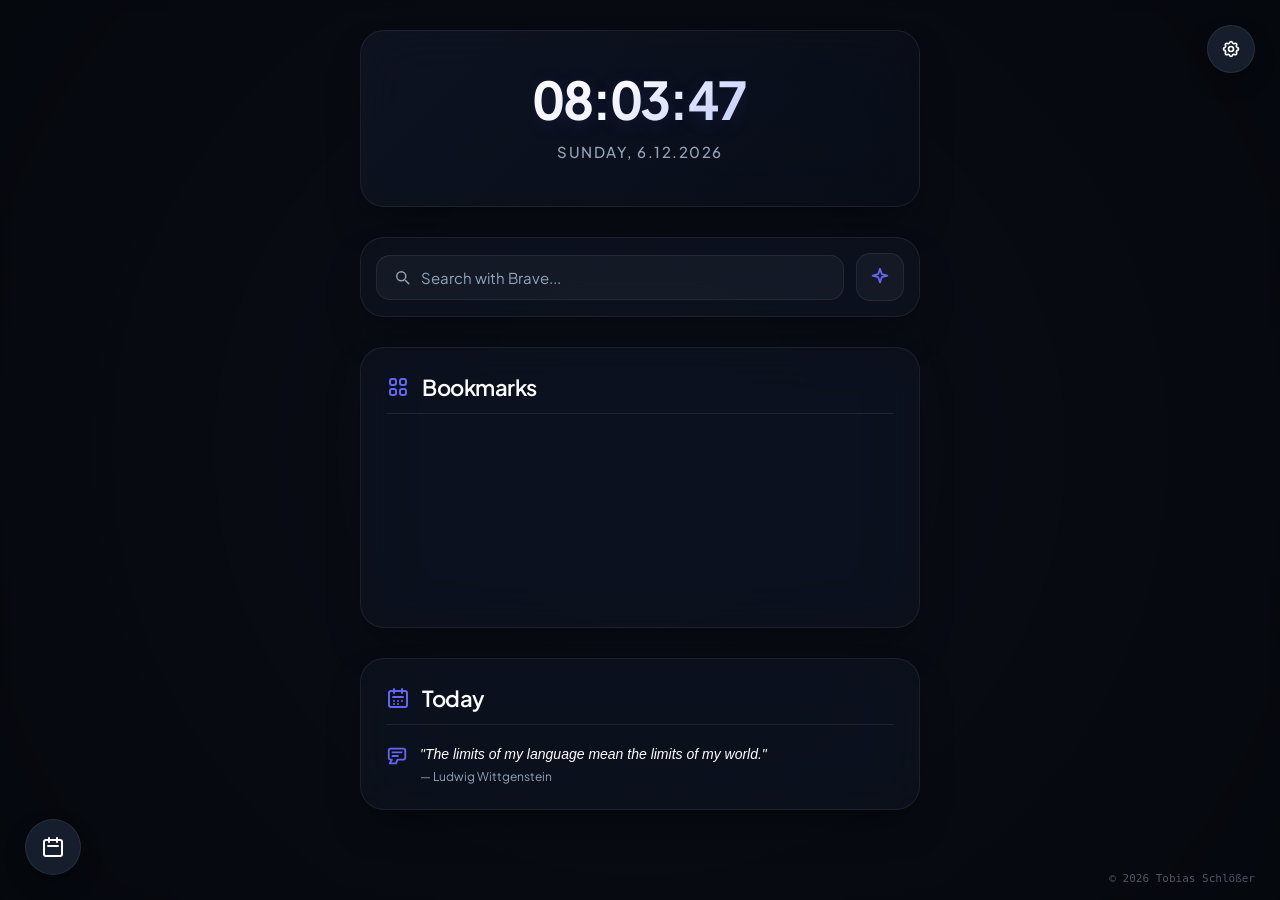
==== commit 6eb5f197: "Remove jQuery and migrate everything to alpine js" ====
--- a/index.html
+++ b/index.html
@@ -4,25 +4,34 @@
         <meta name="viewport" content="width=device-width, initial-scale=1">
         <meta charset="utf-8"/>
         <link rel="shortcut icon" href="assets/dashboard.svg">
-        <script src="./src/jquery-3.5.1.min.js"></script>
-        <script src="./src/jquery-ui/jquery-ui.min.js"></script>
         <script src="./src/i18n.js"></script>
         <script src="./src/pomodoro-logic.js"></script>
-        <script src="./src/pomodoro-ui.js"></script>
         <script src="./src/quotes-data.js"></script>
         <script src="./src/extras.js"></script>
+        <script src="./src/stores.js"></script>
+        <script src="./src/pomodoro-ui.js"></script>
         <script src="./src/dashboard.js"></script>
         <link rel="stylesheet" href="src/dashboard.css">
         <title>Dashboard</title>
+        <!-- Alpine's CSP-compliant build — required because this extension relies on Manifest
+             V3's default script-src 'self' CSP (no custom content_security_policy in
+             manifest.json), which blocks the regular Alpine build's use of new Function(). Must
+             stay the LAST script tag: Alpine.data()/Alpine.store() registration happens inside
+             alpine:init listeners above, which Alpine dispatches during its own auto-start.
+             "defer" is required since all scripts sit in <head>: it delays Alpine until the whole
+             document (including <body>) has been parsed, while still running before
+             DOMContentLoaded and after every preceding (non-deferred) script above has already
+             registered its alpine:init listener. -->
+        <script defer src="./src/alpine-csp.min.js"></script>
     </head>
-    <body>
+    <body x-data="dashboardRoot" x-cloak x-on:keydown.escape.window="closeAllModals">
         <!-- Background Overlay for modern aesthetic -->
         <div id="bg-overlay"></div>
 
-        <div id="dashboard">
+        <div id="dashboard" x-bind:class="$store.dashboard.dashboardGridClass">
             <!-- Left Side: Calendar. Hidden by loadCalendar() until a calendar embed is configured
                  in Settings. -->
-            <div class="container" id="calendar-container">
+            <div class="container" id="calendar-container" x-bind:class="$store.dashboard.calendarContainerClass">
                 <a href="https://calendar.google.com/calendar/b/0/r" target="_blank" class="container-header-link">
                     <div class="head">
                         <svg xmlns="http://www.w3.org/2000/svg" fill="none" viewBox="0 0 24 24" stroke="currentColor" class="head-icon">
@@ -31,7 +40,7 @@
                         <span data-i18n="widgets.calendar">Kalender</span>
                     </div>
                 </a>
-                <div class="content" id="calendar-wrapper">
+                <div class="content" id="calendar-wrapper" x-html="$store.dashboard.calendarHtml">
                 </div>
             </div>
 
@@ -41,15 +50,15 @@
                 <div class="container clock-container">
                     <div class="content" id="clock-wrapper">
                         <div id="clock">
-                            <div id="clock-time">--:--:--</div>
-                            <div id="clock-date">...</div>
+                            <div id="clock-time" x-text="$store.dashboard.clock.time">--:--:--</div>
+                            <div id="clock-date" x-text="$store.dashboard.clock.date">...</div>
                             <!-- Shown only once a name is set in Settings -->
-                            <div id="greeting"></div>
+                            <div id="greeting" x-show="$store.dashboard.hasGreeting" x-text="$store.dashboard.greetingText"></div>
                             <!-- Extra timezones, configured in Settings -> World clock; hidden via
                                  feature-hidden when a slot isn't set to a zone. -->
                             <div class="world-clock">
-                                <div id="world-clock-1" class="feature-hidden"></div>
-                                <div id="world-clock-2" class="feature-hidden"></div>
+                                <div id="world-clock-1" class="feature-hidden" x-bind:class="$store.dashboard.worldClock1Class" x-text="$store.dashboard.worldClock1Text"></div>
+                                <div id="world-clock-2" class="feature-hidden" x-bind:class="$store.dashboard.worldClock2Class" x-text="$store.dashboard.worldClock2Text"></div>
                             </div>
                         </div>
                     </div>
@@ -58,13 +67,13 @@
                 <!-- Search Widget: engine is configurable in Settings -->
                 <div class="container" id="search-container">
                     <div class="content" id="search-wrapper">
-                        <form id="search-form" action="https://search.brave.com/search" method="get">
+                        <form id="search-form" action="https://search.brave.com/search" method="get" x-bind:action="$store.dashboard.searchAction">
                             <svg xmlns="http://www.w3.org/2000/svg" fill="none" viewBox="0 0 24 24" stroke="currentColor" id="search-icon">
                                 <path stroke-linecap="round" stroke-linejoin="round" stroke-width="2" d="M21 21l-4.35-4.35M17 11a6 6 0 11-12 0 6 6 0 0112 0z" />
                             </svg>
-                            <input type="search" name="q" id="search-input" autofocus autocomplete="off">
+                            <input type="search" name="q" id="search-input" autofocus autocomplete="off" x-ref="searchInput" x-bind:name="$store.dashboard.searchParam" x-bind:placeholder="$store.dashboard.searchPlaceholder">
                         </form>
-                        <a id="ai-btn" href="https://gemini.google.com/app" data-i18n-title="ai.title" title="Neuer KI-Chat">
+                        <a id="ai-btn" href="https://gemini.google.com/app" data-i18n-title="ai.title" title="Neuer KI-Chat" x-bind:href="$store.dashboard.aiHref">
                             <svg xmlns="http://www.w3.org/2000/svg" fill="none" viewBox="0 0 24 24" stroke="currentColor">
                                 <path stroke-linecap="round" stroke-linejoin="round" stroke-width="2" d="M12 3l1.912 5.813L20 10.5l-6.088 1.687L12 18l-1.912-5.813L4 10.5l6.088-1.687L12 3z" />
                             </svg>
@@ -81,13 +90,23 @@
                         <span data-i18n="widgets.bookmarks">Lesezeichen</span>
                     </div>
                     <div class="content" id="apps-wrapper">
+                        <template x-for="cat in $store.dashboard.bookmarkCategories" x-bind:key="cat.title">
+                            <div class="app-category">
+                                <div class="category-title" x-text="cat.title"></div>
+                                <div class="app-grid">
+                                    <template x-for="link in cat.links" x-bind:key="link.href">
+                                        <a x-bind:href="link.href" x-bind:data-name="link.name" x-bind:style="link.style"></a>
+                                    </template>
+                                </div>
+                            </div>
+                        </template>
                     </div>
                 </div>
 
                 <!-- "Today" card: weather, public holiday, quote of the day. Each row is toggled
                      independently in Settings; the whole card hides itself (src/extras.js) when
                      none of the three are configured/enabled. -->
-                <div class="container" id="today-container">
+                <div class="container" id="today-container" x-bind:class="$store.dashboard.todayContainerClass">
                     <div class="head">
                         <svg xmlns="http://www.w3.org/2000/svg" fill="none" viewBox="0 0 24 24" stroke="currentColor" class="head-icon">
                             <path stroke-linecap="round" stroke-linejoin="round" stroke-width="2" d="M8 7V3m8 4V3m-9 8h10M5 21h14a2 2 0 002-2V7a2 2 0 00-2-2H5a2 2 0 00-2 2v12a2 2 0 002 2zM8 15h.01M12 15h.01M16 15h.01M8 18h.01M12 18h.01" />
@@ -95,27 +114,27 @@
                         <span data-i18n="widgets.today">Heute</span>
                     </div>
                     <div class="content" id="today-wrapper">
-                        <div class="today-row" id="weather-widget">
-                            <span id="weather-icon" class="today-icon"></span>
-                            <span id="weather-text"></span>
-                        </div>
-                        <div class="today-row" id="holiday-widget">
+                        <div class="today-row" id="weather-widget" x-bind:class="$store.dashboard.weatherWidgetClass">
+                            <span id="weather-icon" class="today-icon" x-html="$store.dashboard.weatherIconHtml"></span>
+                            <span id="weather-text" x-text="$store.dashboard.weatherText"></span>
+                        </div>
+                        <div class="today-row" id="holiday-widget" x-bind:class="$store.dashboard.holidayWidgetClass">
                             <span class="today-icon">
                                 <svg xmlns="http://www.w3.org/2000/svg" fill="none" viewBox="0 0 24 24" stroke="currentColor">
                                     <path stroke-linecap="round" stroke-linejoin="round" stroke-width="2" d="M9 12l2 2 4-4m6 2a9 9 0 11-18 0 9 9 0 0118 0z" />
                                 </svg>
                             </span>
-                            <span id="holiday-text"></span>
-                        </div>
-                        <div class="today-row" id="quote-widget">
+                            <span id="holiday-text" x-text="$store.dashboard.holidayText"></span>
+                        </div>
+                        <div class="today-row" id="quote-widget" x-bind:class="$store.dashboard.quoteWidgetClass">
                             <span class="today-icon">
                                 <svg xmlns="http://www.w3.org/2000/svg" fill="none" viewBox="0 0 24 24" stroke="currentColor">
                                     <path stroke-linecap="round" stroke-linejoin="round" stroke-width="2" d="M7 8h10M7 12h6m-9 8l2.5-4H5a2 2 0 01-2-2V6a2 2 0 012-2h14a2 2 0 012 2v8a2 2 0 01-2 2h-6.5L11 20z" />
                                 </svg>
                             </span>
                             <div>
-                                <div id="quote-text"></div>
-                                <div id="quote-author"></div>
+                                <div id="quote-text" x-text="$store.dashboard.quoteText"></div>
+                                <div id="quote-author" x-text="$store.dashboard.quoteAuthor"></div>
                             </div>
                         </div>
                     </div>
@@ -123,8 +142,8 @@
             </div>
         </div>
 
-        <!-- Floating Music Player Widget. Removed entirely by loadRadio() when disabled in Settings. -->
-        <div id="radio-panel">
+        <!-- Floating Music Player Widget. Hidden entirely (feature-hidden) when disabled in Settings. -->
+        <div id="radio-panel" x-bind:class="$store.dashboard.radioClass">
             <div class="radio-header">
                 <svg xmlns="http://www.w3.org/2000/svg" fill="none" viewBox="0 0 24 24" stroke="currentColor" class="radio-icon">
                     <path stroke-linecap="round" stroke-linejoin="round" stroke-width="2" d="M9 19V6l12-3v13M9 19c0 1.105-1.343 2-3 2s-3-.895-3-2 1.343-2 3-2 3 .895 3 2zm12-3c0 1.105-1.343 2-3 2s-3-.895-3-2 1.343-2 3-2 3 .895 3 2zM9 10l12-3" />
@@ -132,11 +151,11 @@
                 <span data-i18n="radio.panelTitle">TuneIn Radio</span>
             </div>
             <div class="radio-content">
-                <iframe id="radio-frame" scrolling="no" frameborder="no"></iframe>
+                <iframe id="radio-frame" scrolling="no" frameborder="no" x-bind:src="$store.dashboard.radioFrameSrc"></iframe>
             </div>
         </div>
 
-        <button id="radio-toggle" data-i18n-title="radio.toggleTitle" title="Radio Player">
+        <button id="radio-toggle" data-i18n-title="radio.toggleTitle" title="Radio Player" x-bind:class="$store.dashboard.radioClass" x-on:click="toggleRadioPanel">
             <svg xmlns="http://www.w3.org/2000/svg" fill="none" viewBox="0 0 24 24" stroke="currentColor">
                 <path stroke-linecap="round" stroke-linejoin="round" stroke-width="2" d="M9 19V6l12-3v13M9 19c0 1.105-1.343 2-3 2s-3-.895-3-2 1.343-2 3-2 3 .895 3 2zm12-3c0 1.105-1.343 2-3 2s-3-.895-3-2 1.343-2 3-2 3 .895 3 2zM9 10l12-3" />
             </svg>
@@ -145,28 +164,28 @@
         <!-- Floating Pomodoro Timer Widget. The background service worker (src/background.js) is
              the actual timekeeper, so this keeps counting/notifying even while this panel is
              closed or the tab isn't open at all; this is just the view + remote control. -->
-        <div id="pomodoro-panel">
+        <div id="pomodoro-panel" x-bind:class="$store.dashboard.pomodoroPanelClass">
             <div class="pomodoro-header">
                 <svg xmlns="http://www.w3.org/2000/svg" fill="none" viewBox="0 0 24 24" stroke="currentColor" class="pomodoro-icon">
                     <path stroke-linecap="round" stroke-linejoin="round" stroke-width="2" d="M12 8v4l3 3m6-3a9 9 0 11-18 0 9 9 0 0118 0z" />
                 </svg>
-                <span id="pomodoro-phase">Arbeiten</span>
-                <button type="button" id="pomodoro-open-window" data-i18n-title="pomodoro.openWindow" title="In eigenem Fenster öffnen">
+                <span id="pomodoro-phase" x-text="$store.dashboard.pomodoro.phaseLabel">Arbeiten</span>
+                <button type="button" id="pomodoro-open-window" data-i18n-title="pomodoro.openWindow" title="In eigenem Fenster öffnen" x-on:click="openPomodoroWindow">
                     <svg xmlns="http://www.w3.org/2000/svg" fill="none" viewBox="0 0 24 24" stroke="currentColor">
                         <path stroke-linecap="round" stroke-linejoin="round" stroke-width="2" d="M10 6H6a2 2 0 00-2 2v10a2 2 0 002 2h10a2 2 0 002-2v-4M14 4h6m0 0v6m0-6L10 14" />
                     </svg>
                 </button>
             </div>
-            <div id="pomodoro-time">25:00</div>
-            <div id="pomodoro-round"></div>
+            <div id="pomodoro-time" x-text="$store.dashboard.pomodoro.timeText">25:00</div>
+            <div id="pomodoro-round" x-text="$store.dashboard.pomodoro.roundLabel"></div>
             <div class="pomodoro-controls">
-                <button type="button" id="pomodoro-play-pause" class="btn btn-primary">Start</button>
-                <button type="button" id="pomodoro-skip" data-i18n-title="pomodoro.skip" title="Überspringen">
+                <button type="button" id="pomodoro-play-pause" class="btn btn-primary" x-bind:class="$store.dashboard.pomodoroPlayPauseClass" x-text="$store.dashboard.pomodoro.playPauseLabel" x-on:click="playPause">Start</button>
+                <button type="button" id="pomodoro-skip" data-i18n-title="pomodoro.skip" title="Überspringen" x-on:click="skip">
                     <svg xmlns="http://www.w3.org/2000/svg" fill="none" viewBox="0 0 24 24" stroke="currentColor">
                         <path stroke-linecap="round" stroke-linejoin="round" stroke-width="2" d="M13 5l7 7-7 7M5 5l7 7-7 7" />
                     </svg>
                 </button>
-                <button type="button" id="pomodoro-reset" data-i18n-title="pomodoro.reset" title="Zurücksetzen">
+                <button type="button" id="pomodoro-reset" data-i18n-title="pomodoro.reset" title="Zurücksetzen" x-on:click="reset">
                     <svg xmlns="http://www.w3.org/2000/svg" fill="none" viewBox="0 0 24 24" stroke="currentColor">
                         <path stroke-linecap="round" stroke-linejoin="round" stroke-width="2" d="M4 4v5h.582m15.356 2A8.001 8.001 0 004.582 9m0 0H9m11 11v-5h-.581m0 0a8.003 8.003 0 01-15.357-2m15.357 2H15" />
                     </svg>
@@ -174,24 +193,41 @@
             </div>
         </div>
 
-        <button id="pomodoro-toggle" data-i18n-title="pomodoro.toggleTitle" title="Pomodoro-Timer">
+        <button id="pomodoro-toggle" data-i18n-title="pomodoro.toggleTitle" title="Pomodoro-Timer" x-bind:class="$store.dashboard.pomodoroToggleClass" x-on:click="togglePomodoroPanel">
             <svg xmlns="http://www.w3.org/2000/svg" fill="none" viewBox="0 0 24 24" stroke="currentColor">
                 <path stroke-linecap="round" stroke-linejoin="round" stroke-width="2" d="M12 8v4l3 3m6-3a9 9 0 11-18 0 9 9 0 0118 0z" />
             </svg>
-            <span id="pomodoro-badge"></span>
+            <span id="pomodoro-badge" x-bind:class="$store.dashboard.pomodoroBadgeClass" x-text="$store.dashboard.pomodoro.timeText"></span>
         </button>
 
-        <!-- Meeting Container Placeholder (will be animated in by JS). Removed entirely by
-             loadMeetings() when disabled in Settings. -->
-        <div id="meeting-portal"></div>
-
-        <button id="meetings-toggle" data-i18n-title="meetings.toggleTitle" title="Meetings verwalten">
+        <!-- Meeting Container Placeholder. Hidden entirely (feature-hidden) when disabled in
+             Settings; ".visible" + the card inside only appear while a meeting is active. -->
+        <div id="meeting-portal" x-bind:class="$store.dashboard.meetingPortalClass">
+            <template x-if="$store.dashboard.activeMeeting">
+                <div class="meeting-card" id="active-meeting">
+                    <div class="meeting-header">
+                        <span class="pulse-dot"></span>
+                        <span class="meeting-badge" x-text="$store.dashboard.activeMeetingBadge"></span>
+                    </div>
+                    <div class="meeting-title" x-text="$store.dashboard.activeMeeting.name"></div>
+                    <div class="meeting-time" x-text="$store.dashboard.activeMeetingTime"></div>
+                    <button class="meeting-btn" id="join-meeting-btn" x-on:click="joinActiveMeeting">
+                        <svg xmlns="http://www.w3.org/2000/svg" fill="none" viewBox="0 0 24 24" stroke="currentColor" class="btn-icon">
+                            <path stroke-linecap="round" stroke-linejoin="round" stroke-width="2" d="M15 10l4.553-2.276A1 1 0 0121 8.618v6.764a1 1 0 01-1.447.894L15 14M5 18h8a2 2 0 002-2V8a2 2 0 00-2-2H5a2 2 0 00-2 2v8a2 2 0 002 2z" />
+                        </svg>
+                        <span x-text="$store.dashboard.joinMeetingLabel"></span>
+                    </button>
+                </div>
+            </template>
+        </div>
+
+        <button id="meetings-toggle" data-i18n-title="meetings.toggleTitle" title="Meetings verwalten" x-bind:class="$store.dashboard.meetingsToggleClass" x-on:click="openMeetings">
             <svg xmlns="http://www.w3.org/2000/svg" fill="none" viewBox="0 0 24 24" stroke="currentColor">
                 <path stroke-linecap="round" stroke-linejoin="round" stroke-width="2" d="M8 7V3m8 4V3m-9 8h10M5 21h14a2 2 0 002-2V7a2 2 0 00-2-2H5a2 2 0 00-2 2v12a2 2 0 002 2z" />
             </svg>
         </button>
 
-        <button id="settings-toggle" data-i18n-title="settings.toggleTitle" title="Einstellungen">
+        <button id="settings-toggle" data-i18n-title="settings.toggleTitle" title="Einstellungen" x-on:click="openSettings">
             <svg xmlns="http://www.w3.org/2000/svg" fill="none" viewBox="0 0 24 24" stroke="currentColor">
                 <path stroke-linecap="round" stroke-linejoin="round" stroke-width="2" d="M10.325 4.317c.426-1.756 2.924-1.756 3.35 0a1.724 1.724 0 002.573 1.066c1.543-.94 3.31.826 2.37 2.37a1.724 1.724 0 001.065 2.572c1.756.426 1.756 2.924 0 3.35a1.724 1.724 0 00-1.066 2.573c.94 1.543-.826 3.31-2.37 2.37a1.724 1.724 0 00-2.572 1.065c-.426 1.756-2.924 1.756-3.35 0a1.724 1.724 0 00-2.573-1.066c-1.543.94-3.31-.826-2.37-2.37a1.724 1.724 0 00-1.065-2.572c-1.756-.426-1.756-2.924 0-3.35a1.724 1.724 0 001.066-2.573c-.94-1.543.826-3.31 2.37-2.37.996.608 2.296.07 2.572-1.065z" />
                 <path stroke-linecap="round" stroke-linejoin="round" stroke-width="2" d="M15 12a3 3 0 11-6 0 3 3 0 016 0z" />
@@ -199,66 +235,85 @@
         </button>
 
         <!-- Meetings Management Modal -->
-        <div class="modal" id="meetings-modal">
-            <div class="modal-backdrop"></div>
+        <div class="modal" id="meetings-modal" x-bind:class="$store.dashboard.meetingsModalClass">
+            <div class="modal-backdrop" x-on:click="closeMeetings"></div>
             <div class="modal-card">
                 <div class="modal-header">
                     <span data-i18n="meetings.modalTitle">Meetings verwalten</span>
-                    <button type="button" class="modal-close" data-i18n-title="close" title="Schließen">&times;</button>
-                </div>
-
-                <div id="meetings-list"></div>
-
-                <form id="meeting-form" class="modal-form">
-                    <input type="hidden" id="meeting-id">
-                    <input type="hidden" id="meeting-recurrence" value="weekly">
-
+                    <button type="button" class="modal-close" data-i18n-title="close" title="Schließen" x-on:click="closeMeetings">&times;</button>
+                </div>
+
+                <div id="meetings-list">
+                    <div class="meetings-empty" x-show="$store.dashboard.noMeetings" data-i18n="meetings.empty"></div>
+                    <template x-for="meeting in $store.dashboard.meetingRows" x-bind:key="meeting.id">
+                        <div class="meeting-row">
+                            <div class="meeting-row-info">
+                                <div class="meeting-row-name" x-text="meeting.name"></div>
+                                <div class="meeting-row-meta" x-text="meeting.metaText"></div>
+                            </div>
+                            <div class="meeting-row-actions">
+                                <button type="button" x-bind:data-edit="meeting.id" x-bind:title="meeting.editTitle" x-on:click="editMeeting">
+                                    <svg xmlns="http://www.w3.org/2000/svg" fill="none" viewBox="0 0 24 24" stroke="currentColor">
+                                        <path stroke-linecap="round" stroke-linejoin="round" stroke-width="2" d="M11 5H6a2 2 0 00-2 2v11a2 2 0 002 2h11a2 2 0 002-2v-5m-1.414-9.414a2 2 0 112.828 2.828L11.828 15H9v-2.828l8.586-8.586z" />
+                                    </svg>
+                                </button>
+                                <button type="button" x-bind:data-delete="meeting.id" x-bind:title="meeting.deleteTitle" x-on:click="deleteMeetingRow">
+                                    <svg xmlns="http://www.w3.org/2000/svg" fill="none" viewBox="0 0 24 24" stroke="currentColor">
+                                        <path stroke-linecap="round" stroke-linejoin="round" stroke-width="2" d="M19 7l-.867 12.142A2 2 0 0116.138 21H7.862a2 2 0 01-1.995-1.858L5 7m5 4v6m4-6v6m1-10V4a1 1 0 00-1-1h-4a1 1 0 00-1 1v3M4 7h16" />
+                                    </svg>
+                                </button>
+                            </div>
+                        </div>
+                    </template>
+                </div>
+
+                <form id="meeting-form" class="modal-form" x-on:submit.prevent="submitMeetingForm">
                     <div class="form-row">
                         <label for="meeting-name" data-i18n="meetings.form.name">Name</label>
-                        <input type="text" id="meeting-name" required>
+                        <input type="text" id="meeting-name" required x-ref="meetingName" data-field="name" x-bind:value="meetingForm.name" x-on:input="updateMeetingField">
                     </div>
 
                     <div class="form-row form-row-split">
                         <div>
                             <label for="meeting-type" data-i18n="meetings.form.type">Typ</label>
-                            <select id="meeting-type">
+                            <select id="meeting-type" data-field="type" x-bind:value="meetingForm.type" x-on:change="updateMeetingField">
                                 <option value="zoom">Zoom</option>
                                 <option value="teams">MS Teams</option>
                             </select>
                         </div>
                         <div>
                             <label for="meeting-password" data-i18n="meetings.form.password">Passwort (optional)</label>
-                            <input type="text" id="meeting-password" autocomplete="off">
+                            <input type="text" id="meeting-password" autocomplete="off" data-field="password" x-bind:value="meetingForm.password" x-on:input="updateMeetingField">
                         </div>
                     </div>
 
                     <div class="form-row">
                         <label for="meeting-link" data-i18n="meetings.form.link">Link</label>
-                        <input type="url" id="meeting-link" placeholder="https://..." required>
+                        <input type="url" id="meeting-link" placeholder="https://..." required data-field="link" x-bind:value="meetingForm.link" x-on:input="updateMeetingField">
                     </div>
 
                     <div class="form-row form-row-split">
                         <div>
                             <label for="meeting-start" data-i18n="meetings.form.start">Start</label>
-                            <input type="time" id="meeting-start" required>
+                            <input type="time" id="meeting-start" required data-field="start_time" x-bind:value="meetingForm.start_time" x-on:input="updateMeetingField">
                         </div>
                         <div>
                             <label for="meeting-end" data-i18n="meetings.form.end">Ende</label>
-                            <input type="time" id="meeting-end" required>
+                            <input type="time" id="meeting-end" required data-field="end_time" x-bind:value="meetingForm.end_time" x-on:input="updateMeetingField">
                         </div>
                     </div>
 
                     <div class="form-row">
                         <label data-i18n="meetings.form.recurrence">Wiederholung</label>
                         <div class="segmented" id="recurrence-toggle">
-                            <button type="button" data-value="weekly" class="active" data-i18n="meetings.form.weekly">Wöchentlich</button>
-                            <button type="button" data-value="once" data-i18n="meetings.form.once">Einmalig</button>
-                        </div>
-                    </div>
-
-                    <div class="form-row" id="weekday-row">
+                            <button type="button" data-i18n="meetings.form.weekly" x-bind:class="weeklyButtonClass" x-on:click="setRecurrenceWeekly">Wöchentlich</button>
+                            <button type="button" data-i18n="meetings.form.once" x-bind:class="onceButtonClass" x-on:click="setRecurrenceOnce">Einmalig</button>
+                        </div>
+                    </div>
+
+                    <div class="form-row" id="weekday-row" x-show="isWeekly">
                         <label for="meeting-weekday" data-i18n="meetings.form.weekday">Wochentag</label>
-                        <select id="meeting-weekday">
+                        <select id="meeting-weekday" data-field="weekday" data-number x-bind:value="meetingForm.weekday" x-on:change="updateMeetingField">
                             <option value="1" data-i18n="weekdays.1">Montag</option>
                             <option value="2" data-i18n="weekdays.2">Dienstag</option>
                             <option value="3" data-i18n="weekdays.3">Mittwoch</option>
@@ -269,13 +324,13 @@
                         </select>
                     </div>
 
-                    <div class="form-row" id="date-row" style="display: none;">
+                    <div class="form-row" id="date-row" x-show="isOnce">
                         <label for="meeting-date" data-i18n="meetings.form.date">Datum</label>
-                        <input type="date" id="meeting-date">
+                        <input type="date" id="meeting-date" data-field="date" x-bind:value="meetingForm.date" x-on:input="updateMeetingField">
                     </div>
 
                     <div class="form-actions">
-                        <button type="button" id="meeting-form-cancel" class="btn btn-secondary" data-i18n="meetings.form.cancel">Neu / Zurücksetzen</button>
+                        <button type="button" id="meeting-form-cancel" class="btn btn-secondary" data-i18n="meetings.form.cancel" x-on:click="cancelMeetingForm">Neu / Zurücksetzen</button>
                         <button type="submit" id="meeting-form-submit" class="btn btn-primary" data-i18n="meetings.form.save">Speichern</button>
                     </div>
                 </form>
@@ -283,21 +338,21 @@
         </div>
 
         <!-- Settings Modal: the single place to configure this dashboard, no file editing required -->
-        <div class="modal" id="settings-modal">
-            <div class="modal-backdrop"></div>
+        <div class="modal" id="settings-modal" x-bind:class="$store.dashboard.settingsModalClass">
+            <div class="modal-backdrop" x-on:click="cancelSettings"></div>
             <div class="modal-card">
                 <div class="modal-header">
                     <span data-i18n="settings.modalTitle">Einstellungen</span>
-                    <button type="button" class="modal-close" data-i18n-title="close" title="Schließen">&times;</button>
-                </div>
-
-                <form id="settings-form" class="modal-form">
+                    <button type="button" class="modal-close" data-i18n-title="close" title="Schließen" x-on:click="cancelSettings">&times;</button>
+                </div>
+
+                <form id="settings-form" class="modal-form" x-on:submit.prevent="submitSettings">
                     <div class="settings-section">
                         <h3 class="settings-section-title" data-i18n="settings.section.general">Allgemein</h3>
 
                         <div class="form-row">
                             <label for="settings-language" data-i18n="settings.language">Sprache</label>
-                            <select id="settings-language">
+                            <select id="settings-language" data-field="language" x-bind:value="settingsForm.language" x-on:change="updateSettingsField">
                                 <option value="de">Deutsch</option>
                                 <option value="en">English</option>
                             </select>
@@ -305,12 +360,12 @@
 
                         <div class="form-row">
                             <label for="settings-user-name" data-i18n="settings.userName">Dein Name</label>
-                            <input type="text" id="settings-user-name" autocomplete="off">
+                            <input type="text" id="settings-user-name" autocomplete="off" data-field="userName" x-bind:value="settingsForm.userName" x-on:input="updateSettingsField">
                         </div>
 
                         <div class="form-row">
                             <label for="settings-accent-color" data-i18n="settings.accentColor">Akzentfarbe</label>
-                            <input type="color" id="settings-accent-color">
+                            <input type="color" id="settings-accent-color" data-field="accentColor" x-bind:value="settingsForm.accentColor" x-on:input="updateSettingsField">
                         </div>
 
                         <div class="form-row">
@@ -323,9 +378,9 @@
                                 </button>
                             </label>
                             <div class="form-row-file">
-                                <img id="settings-background-preview" alt="">
-                                <input type="file" id="settings-background-file" accept="image/*">
-                                <button type="button" id="settings-background-remove" class="btn btn-secondary btn-small" data-i18n="settings.backgroundRemove">Entfernen</button>
+                                <img id="settings-background-preview" alt="" x-bind:class="previewVisibleClass" x-bind:src="previewSrc">
+                                <input type="file" id="settings-background-file" accept="image/*" x-ref="backgroundFile" x-on:change="onBackgroundFileChange">
+                                <button type="button" id="settings-background-remove" class="btn btn-secondary btn-small" data-i18n="settings.backgroundRemove" x-on:click="removeBackgroundImage">Entfernen</button>
                             </div>
                         </div>
                     </div>
@@ -335,7 +390,7 @@
 
                         <div class="form-row">
                             <label for="settings-search-engine" data-i18n="settings.searchEngine">Suchmaschine</label>
-                            <select id="settings-search-engine">
+                            <select id="settings-search-engine" data-field="searchEngine" x-bind:value="settingsForm.searchEngine" x-on:change="updateSettingsField">
                                 <option value="brave">Brave</option>
                                 <option value="google">Google</option>
                                 <option value="duckduckgo">DuckDuckGo</option>
@@ -347,7 +402,7 @@
 
                         <div class="form-row">
                             <label for="settings-ai-assistant" data-i18n="settings.aiAssistant">KI-Assistent</label>
-                            <select id="settings-ai-assistant">
+                            <select id="settings-ai-assistant" data-field="aiAssistant" x-bind:value="settingsForm.aiAssistant" x-on:change="updateSettingsField">
                                 <option value="gemini">Gemini</option>
                                 <option value="chatgpt">ChatGPT</option>
                                 <option value="claude">Claude</option>
@@ -369,7 +424,7 @@
                                     </svg>
                                 </button>
                             </label>
-                            <textarea id="settings-calendar-iframe" rows="3" placeholder="<iframe src=&quot;https://calendar.google.com/...&quot; ...></iframe>"></textarea>
+                            <textarea id="settings-calendar-iframe" rows="3" placeholder="<iframe src=&quot;https://calendar.google.com/...&quot; ...></iframe>" data-field="calendarIframe" x-bind:value="settingsForm.calendarIframe" x-on:input="updateSettingsField"></textarea>
                         </div>
                     </div>
 
@@ -385,7 +440,7 @@
                                     </svg>
                                 </button>
                             </label>
-                            <input type="text" id="settings-weather-location" placeholder="Berlin" autocomplete="off">
+                            <input type="text" id="settings-weather-location" placeholder="Berlin" autocomplete="off" data-field="weatherLocation" x-bind:value="settingsForm.weatherLocation" x-on:input="updateSettingsField">
                         </div>
                     </div>
 
@@ -401,7 +456,7 @@
                                     </svg>
                                 </button>
                             </label>
-                            <input type="text" id="settings-holiday-country" placeholder="DE" maxlength="2" autocomplete="off">
+                            <input type="text" id="settings-holiday-country" placeholder="DE" maxlength="2" autocomplete="off" data-field="holidayCountry" x-bind:value="settingsForm.holidayCountry" x-on:input="updateSettingsField">
                         </div>
                     </div>
 
@@ -409,7 +464,7 @@
                         <h3 class="settings-section-title" data-i18n="settings.section.quote">Zitat des Tages</h3>
 
                         <div class="form-row form-row-checkbox">
-                            <input type="checkbox" id="settings-quote-enabled">
+                            <input type="checkbox" id="settings-quote-enabled" data-field="quoteEnabled" x-bind:checked="settingsForm.quoteEnabled" x-on:change="updateSettingsField">
                             <label for="settings-quote-enabled" data-i18n="settings.quoteEnabled">Zitat des Tages anzeigen</label>
                         </div>
                     </div>
@@ -420,7 +475,7 @@
                         <div class="form-row form-row-split">
                             <div>
                                 <label for="settings-world-clock-1" data-i18n="settings.worldClock1">Weltuhr 1</label>
-                                <select id="settings-world-clock-1">
+                                <select id="settings-world-clock-1" data-field="worldClock1" x-bind:value="settingsForm.worldClock1" x-on:change="updateSettingsField">
                                     <option value="" data-i18n="settings.worldClockNone">— Keine —</option>
                                     <option value="los_angeles">Los Angeles</option>
                                     <option value="new_york">New York</option>
@@ -441,7 +496,7 @@
                             </div>
                             <div>
                                 <label for="settings-world-clock-2" data-i18n="settings.worldClock2">Weltuhr 2</label>
-                                <select id="settings-world-clock-2">
+                                <select id="settings-world-clock-2" data-field="worldClock2" x-bind:value="settingsForm.worldClock2" x-on:change="updateSettingsField">
                                     <option value="" data-i18n="settings.worldClockNone">— Keine —</option>
                                     <option value="los_angeles">Los Angeles</option>
                                     <option value="new_york">New York</option>
@@ -467,11 +522,11 @@
                         <h3 class="settings-section-title" data-i18n="settings.section.radio">Radio</h3>
 
                         <div class="form-row form-row-checkbox">
-                            <input type="checkbox" id="settings-radio-enabled">
+                            <input type="checkbox" id="settings-radio-enabled" data-field="radioEnabled" x-bind:checked="settingsForm.radioEnabled" x-on:change="updateSettingsField">
                             <label for="settings-radio-enabled" data-i18n="settings.radioEnabled">Radio-Player anzeigen</label>
                         </div>
 
-                        <div class="settings-subfields" id="settings-radio-details">
+                        <div class="settings-subfields" id="settings-radio-details" x-show="settingsForm.radioEnabled">
                             <div class="form-row">
                                 <label for="settings-tunein-id">
                                     <span data-i18n="settings.tuneInId">TuneIn Sender-ID</span>
@@ -481,7 +536,7 @@
                                         </svg>
                                     </button>
                                 </label>
-                                <input type="text" id="settings-tunein-id" placeholder="s12345">
+                                <input type="text" id="settings-tunein-id" placeholder="s12345" data-field="tuneInId" x-bind:value="settingsForm.tuneInId" x-on:input="updateSettingsField">
                             </div>
                         </div>
                     </div>
@@ -490,7 +545,7 @@
                         <h3 class="settings-section-title" data-i18n="settings.section.meetings">Meetings</h3>
 
                         <div class="form-row form-row-checkbox">
-                            <input type="checkbox" id="settings-meetings-enabled">
+                            <input type="checkbox" id="settings-meetings-enabled" data-field="meetingsEnabled" x-bind:checked="settingsForm.meetingsEnabled" x-on:change="updateSettingsField">
                             <label for="settings-meetings-enabled" data-i18n="settings.meetingsEnabled">Meeting Quick-Join anzeigen</label>
                         </div>
                     </div>
@@ -499,37 +554,37 @@
                         <h3 class="settings-section-title" data-i18n="settings.section.pomodoro">Pomodoro</h3>
 
                         <div class="form-row form-row-checkbox">
-                            <input type="checkbox" id="settings-pomodoro-enabled">
+                            <input type="checkbox" id="settings-pomodoro-enabled" data-field="pomodoroEnabled" x-bind:checked="settingsForm.pomodoroEnabled" x-on:change="updateSettingsField">
                             <label for="settings-pomodoro-enabled" data-i18n="settings.pomodoroEnabled">Pomodoro-Timer anzeigen</label>
                         </div>
 
-                        <div class="settings-subfields" id="settings-pomodoro-details">
+                        <div class="settings-subfields" id="settings-pomodoro-details" x-show="settingsForm.pomodoroEnabled">
                             <div class="form-row form-row-split">
                                 <div>
                                     <label for="settings-pomodoro-work" data-i18n="settings.pomodoroWork">Arbeitsdauer (Min.)</label>
-                                    <input type="number" id="settings-pomodoro-work" min="1" max="180">
+                                    <input type="number" id="settings-pomodoro-work" min="1" max="180" data-field="pomodoroWorkMinutes" x-bind:value="settingsForm.pomodoroWorkMinutes" x-on:input="updateSettingsField">
                                 </div>
                                 <div>
                                     <label for="settings-pomodoro-short-break" data-i18n="settings.pomodoroShortBreak">Kurze Pause (Min.)</label>
-                                    <input type="number" id="settings-pomodoro-short-break" min="1" max="180">
+                                    <input type="number" id="settings-pomodoro-short-break" min="1" max="180" data-field="pomodoroShortBreakMinutes" x-bind:value="settingsForm.pomodoroShortBreakMinutes" x-on:input="updateSettingsField">
                                 </div>
                             </div>
 
                             <div class="form-row form-row-split">
                                 <div>
                                     <label for="settings-pomodoro-long-break" data-i18n="settings.pomodoroLongBreak">Lange Pause (Min.)</label>
-                                    <input type="number" id="settings-pomodoro-long-break" min="1" max="180">
+                                    <input type="number" id="settings-pomodoro-long-break" min="1" max="180" data-field="pomodoroLongBreakMinutes" x-bind:value="settingsForm.pomodoroLongBreakMinutes" x-on:input="updateSettingsField">
                                 </div>
                                 <div>
                                     <label for="settings-pomodoro-rounds" data-i18n="settings.pomodoroRounds">Runden bis lange Pause</label>
-                                    <input type="number" id="settings-pomodoro-rounds" min="1" max="12">
+                                    <input type="number" id="settings-pomodoro-rounds" min="1" max="12" data-field="pomodoroRoundsUntilLongBreak" x-bind:value="settingsForm.pomodoroRoundsUntilLongBreak" x-on:input="updateSettingsField">
                                 </div>
                             </div>
                         </div>
                     </div>
 
                     <div class="form-actions">
-                        <button type="button" id="settings-form-cancel" class="btn btn-secondary" data-i18n="settings.cancel">Abbrechen</button>
+                        <button type="button" id="settings-form-cancel" class="btn btn-secondary" data-i18n="settings.cancel" x-on:click="cancelSettings">Abbrechen</button>
                         <button type="submit" id="settings-form-submit" class="btn btn-primary" data-i18n="settings.save">Speichern</button>
                     </div>
                 </form>
--- a/src/dashboard.css
+++ b/src/dashboard.css
@@ -27,6 +27,12 @@
     display: none !important;
 }
 
+/* Alpine hides [x-cloak] elements until it has finished attaching to the DOM, so bindings never
+   flash their un-rendered template source (e.g. "{{ }}"-less but still momentarily unbound). */
+[x-cloak] {
+    display: none !important;
+}
+
 body {
     font-family: 'Plus Jakarta Sans', sans-serif;
     color: var(--text-primary);
@@ -205,12 +211,14 @@
     margin-top: 10px;
 }
 
-/* Optional greeting line, only shown once a name is set in Settings */
+/* Optional greeting line, only shown once a name is set in Settings. Visibility is entirely
+   owned by Alpine's x-show (index.html), which toggles an inline "display: none" — no
+   unconditional "display: none" here, since x-show's default state removes the inline override
+   rather than setting an explicit shown value, and a stylesheet display:none would then win. */
 #greeting {
     font-size: 14px;
     color: var(--text-secondary);
     margin-top: 14px;
-    display: none;
 }
 
 /* Extra timezones (Settings -> World clock), ticking along with the main clock */
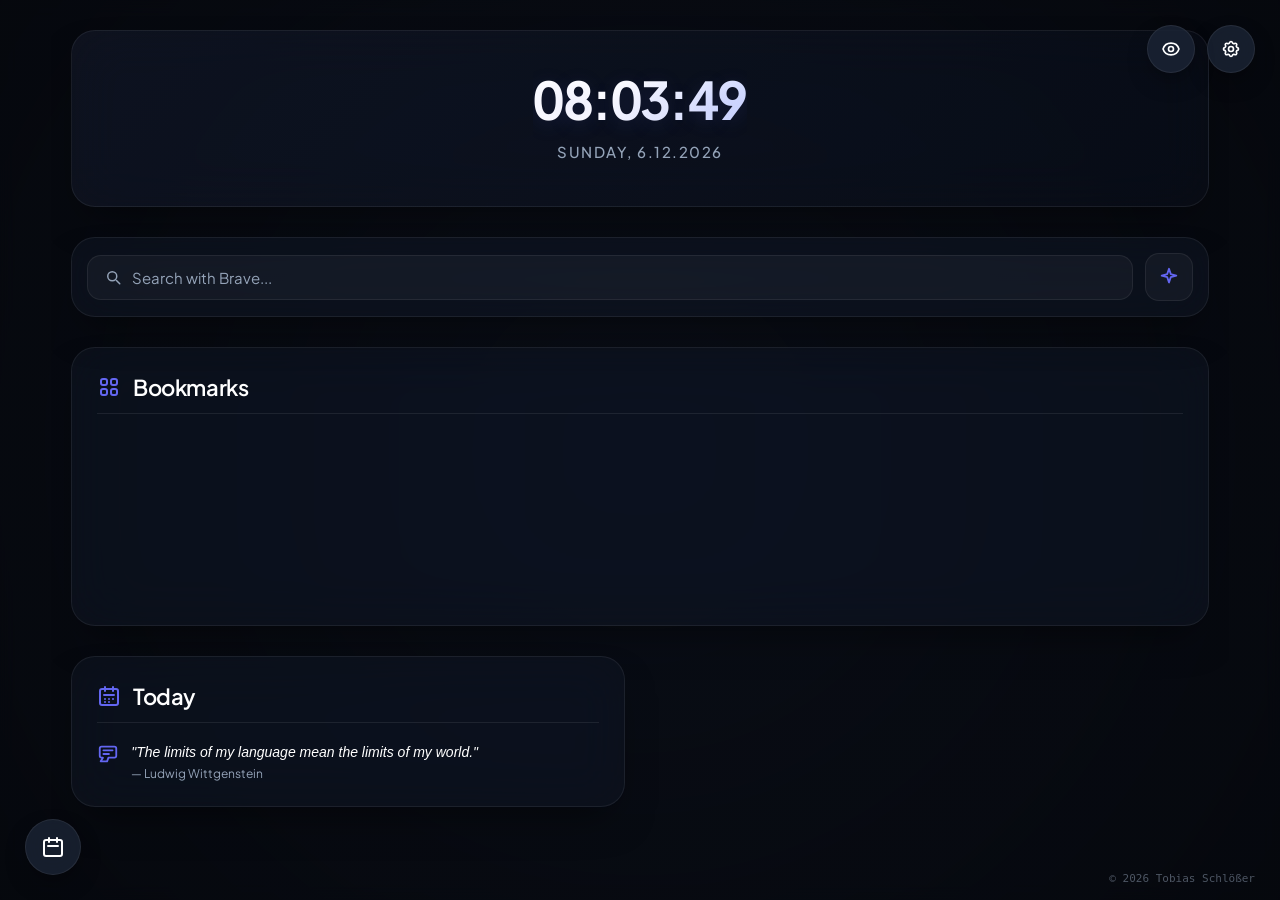
==== commit dda20c87: "Enhance layout and better alignment" ====
--- a/index.html
+++ b/index.html
@@ -8,6 +8,7 @@
         <script src="./src/pomodoro-logic.js"></script>
         <script src="./src/quotes-data.js"></script>
         <script src="./src/extras.js"></script>
+        <script src="./src/calc.js"></script>
         <script src="./src/stores.js"></script>
         <script src="./src/pomodoro-ui.js"></script>
         <script src="./src/dashboard.js"></script>
@@ -24,60 +25,105 @@
              registered its alpine:init listener. -->
         <script defer src="./src/alpine-csp.min.js"></script>
     </head>
-    <body x-data="dashboardRoot" x-cloak x-on:keydown.escape.window="closeAllModals">
+    <body x-data="dashboardRoot" x-cloak x-on:keydown.escape.window="onEscape">
         <!-- Background Overlay for modern aesthetic -->
         <div id="bg-overlay"></div>
 
         <div id="dashboard" x-bind:class="$store.dashboard.dashboardGridClass">
-            <!-- Left Side: Calendar. Hidden by loadCalendar() until a calendar embed is configured
-                 in Settings. -->
-            <div class="container" id="calendar-container" x-bind:class="$store.dashboard.calendarContainerClass">
-                <a href="https://calendar.google.com/calendar/b/0/r" target="_blank" class="container-header-link">
+            <!-- Left Column: Calendar (capped height, not full-column anymore) + News below it. -->
+            <div class="left-column">
+                <!-- Calendar. Hidden by loadCalendar() until a calendar embed is configured in
+                     Settings. -->
+                <div class="container" id="calendar-container" x-bind:class="$store.dashboard.calendarContainerClass">
+                    <a href="https://calendar.google.com/calendar/b/0/r" target="_blank" class="container-header-link">
+                        <div class="head">
+                            <svg xmlns="http://www.w3.org/2000/svg" fill="none" viewBox="0 0 24 24" stroke="currentColor" class="head-icon">
+                                <path stroke-linecap="round" stroke-linejoin="round" stroke-width="2" d="M8 7V3m8 4V3m-9 8h10M5 21h14a2 2 0 002-2V7a2 2 0 00-2-2H5a2 2 0 00-2 2v12a2 2 0 002 2z" />
+                            </svg>
+                            <span data-i18n="widgets.calendar">Kalender</span>
+                        </div>
+                    </a>
+                    <div class="content" id="calendar-wrapper" x-html="$store.dashboard.calendarHtml">
+                    </div>
+                </div>
+
+                <!-- News card: latest headlines from the RSS/Atom feeds configured in Settings.
+                     Fetched lazily (src/stores.js's loadRss(), called from applyEverything()) so
+                     it never blocks the rest of the dashboard from rendering; hides itself entirely
+                     when no feeds are configured or the feature is disabled. -->
+                <div class="container" id="news-container" x-bind:class="$store.dashboard.rssContainerClass">
                     <div class="head">
                         <svg xmlns="http://www.w3.org/2000/svg" fill="none" viewBox="0 0 24 24" stroke="currentColor" class="head-icon">
-                            <path stroke-linecap="round" stroke-linejoin="round" stroke-width="2" d="M8 7V3m8 4V3m-9 8h10M5 21h14a2 2 0 002-2V7a2 2 0 00-2-2H5a2 2 0 00-2 2v12a2 2 0 002 2z" />
+                            <path stroke-linecap="round" stroke-linejoin="round" stroke-width="2" d="M19 20H5a2 2 0 01-2-2V6a2 2 0 012-2h11a2 2 0 012 2v1m-6 9h6m-6-4h6m-6-4h2M5 8h1m10 12a2 2 0 002-2v-9a2 2 0 00-2-2H7a2 2 0 00-2 2v9a2 2 0 002 2z" />
                         </svg>
-                        <span data-i18n="widgets.calendar">Kalender</span>
-                    </div>
-                </a>
-                <div class="content" id="calendar-wrapper" x-html="$store.dashboard.calendarHtml">
+                        <span data-i18n="widgets.news">News</span>
+                    </div>
+                    <div class="content" id="news-wrapper">
+                        <div class="news-empty" x-show="$store.dashboard.rssErrorText" x-text="$store.dashboard.rssErrorText"></div>
+                        <!-- Keyed by array index rather than item.link: some feeds legitimately list
+                             the same article URL more than once (e.g. a text and a video teaser both
+                             pointing at the same page), and Alpine's x-for reorder-diffing crashes on
+                             duplicate keys. rssItems is always replaced wholesale (never patched), so
+                             the index is a safe, always-unique key here. -->
+                        <template x-for="(item, index) in $store.dashboard.rssItems" x-bind:key="index">
+                            <a class="news-item" x-bind:href="item.link" target="_blank" rel="noopener">
+                                <span class="news-item-title" x-text="item.title"></span>
+                                <span class="news-item-source" x-text="item.source"></span>
+                            </a>
+                        </template>
+                    </div>
                 </div>
             </div>
 
-            <!-- Right Side Stack: Clock, Search, Bookmarks -->
+            <!-- Right Column: Hero (Clock + Search), Bookmarks, Today -->
             <div class="right-column">
-                <!-- Clock Widget -->
-                <div class="container clock-container">
-                    <div class="content" id="clock-wrapper">
-                        <div id="clock">
-                            <div id="clock-time" x-text="$store.dashboard.clock.time">--:--:--</div>
-                            <div id="clock-date" x-text="$store.dashboard.clock.date">...</div>
-                            <!-- Shown only once a name is set in Settings -->
-                            <div id="greeting" x-show="$store.dashboard.hasGreeting" x-text="$store.dashboard.greetingText"></div>
-                            <!-- Extra timezones, configured in Settings -> World clock; hidden via
-                                 feature-hidden when a slot isn't set to a zone. -->
-                            <div class="world-clock">
-                                <div id="world-clock-1" class="feature-hidden" x-bind:class="$store.dashboard.worldClock1Class" x-text="$store.dashboard.worldClock1Text"></div>
-                                <div id="world-clock-2" class="feature-hidden" x-bind:class="$store.dashboard.worldClock2Class" x-text="$store.dashboard.worldClock2Text"></div>
-                            </div>
-                        </div>
-                    </div>
-                </div>
-
-                <!-- Search Widget: engine is configurable in Settings -->
-                <div class="container" id="search-container">
-                    <div class="content" id="search-wrapper">
-                        <form id="search-form" action="https://search.brave.com/search" method="get" x-bind:action="$store.dashboard.searchAction">
-                            <svg xmlns="http://www.w3.org/2000/svg" fill="none" viewBox="0 0 24 24" stroke="currentColor" id="search-icon">
-                                <path stroke-linecap="round" stroke-linejoin="round" stroke-width="2" d="M21 21l-4.35-4.35M17 11a6 6 0 11-12 0 6 6 0 0112 0z" />
-                            </svg>
-                            <input type="search" name="q" id="search-input" autofocus autocomplete="off" x-ref="searchInput" x-bind:name="$store.dashboard.searchParam" x-bind:placeholder="$store.dashboard.searchPlaceholder">
-                        </form>
-                        <a id="ai-btn" href="https://gemini.google.com/app" data-i18n-title="ai.title" title="Neuer KI-Chat" x-bind:href="$store.dashboard.aiHref">
-                            <svg xmlns="http://www.w3.org/2000/svg" fill="none" viewBox="0 0 24 24" stroke="currentColor">
-                                <path stroke-linecap="round" stroke-linejoin="round" stroke-width="2" d="M12 3l1.912 5.813L20 10.5l-6.088 1.687L12 18l-1.912-5.813L4 10.5l6.088-1.687L12 3z" />
-                            </svg>
-                        </a>
+                <!-- Hero: Clock + Search grouped so they can be centered together (no-calendar
+                     full-width layout, Zen mode). -->
+                <div class="hero">
+                    <!-- Clock Widget -->
+                    <div class="container clock-container">
+                        <div class="content" id="clock-wrapper">
+                            <div id="clock">
+                                <div id="clock-time" x-text="$store.dashboard.clock.time">--:--:--</div>
+                                <div id="clock-date" x-text="$store.dashboard.clock.date">...</div>
+                                <!-- Shown only once a name is set in Settings -->
+                                <div id="greeting" x-show="$store.dashboard.hasGreeting" x-text="$store.dashboard.greetingText"></div>
+                                <!-- Extra timezones, configured in Settings -> World clock; hidden via
+                                     feature-hidden when a slot isn't set to a zone. -->
+                                <div class="world-clock">
+                                    <div id="world-clock-1" class="feature-hidden" x-bind:class="$store.dashboard.worldClock1Class" x-text="$store.dashboard.worldClock1Text"></div>
+                                    <div id="world-clock-2" class="feature-hidden" x-bind:class="$store.dashboard.worldClock2Class" x-text="$store.dashboard.worldClock2Text"></div>
+                                </div>
+                            </div>
+                        </div>
+                    </div>
+
+                    <!-- Search Widget: engine is configurable in Settings -->
+                    <div class="container" id="search-container">
+                        <div class="content" id="search-wrapper">
+                            <form id="search-form" action="https://search.brave.com/search" method="get" x-bind:action="$store.dashboard.searchAction" x-on:submit="onSearchSubmit">
+                                <svg xmlns="http://www.w3.org/2000/svg" fill="none" viewBox="0 0 24 24" stroke="currentColor" id="search-icon">
+                                    <path stroke-linecap="round" stroke-linejoin="round" stroke-width="2" d="M21 21l-4.35-4.35M17 11a6 6 0 11-12 0 6 6 0 0112 0z" />
+                                </svg>
+                                <input type="search" name="q" id="search-input" autofocus autocomplete="off" x-ref="searchInput" x-bind:name="$store.dashboard.searchParam" x-bind:placeholder="$store.dashboard.searchPlaceholder" x-on:input="onSearchInput" x-on:keydown.down.prevent="highlightNextBookmarkMatch" x-on:keydown.up.prevent="highlightPrevBookmarkMatch">
+                            </form>
+                            <!-- Spotlight search: shows the live result of an offline math expression
+                                 (src/calc.js) typed into the search bar above; hidden otherwise. -->
+                            <div id="search-math-result" x-bind:class="mathResultVisibleClass" x-text="mathResultText"></div>
+                            <!-- Spotlight bookmark search: up to 5 bookmarks whose name matches the query,
+                                 navigable with Up/Down + Enter (see onSearchSubmit) or a plain click.
+                                 Suppressed while a math expression is showing (see bookmarkMatches). -->
+                            <div id="search-bookmark-suggestions" x-show="hasBookmarkMatches">
+                                <template x-for="(match, index) in bookmarkMatches" x-bind:key="index">
+                                    <a class="search-suggestion-row" x-bind:href="match.href" x-bind:class="match.rowClass" x-text="match.name"></a>
+                                </template>
+                            </div>
+                            <a id="ai-btn" href="https://gemini.google.com/app" data-i18n-title="ai.title" title="Neuer KI-Chat" x-bind:href="$store.dashboard.aiHref">
+                                <svg xmlns="http://www.w3.org/2000/svg" fill="none" viewBox="0 0 24 24" stroke="currentColor">
+                                    <path stroke-linecap="round" stroke-linejoin="round" stroke-width="2" d="M12 3l1.912 5.813L20 10.5l-6.088 1.687L12 18l-1.912-5.813L4 10.5l6.088-1.687L12 3z" />
+                                </svg>
+                            </a>
+                        </div>
                     </div>
                 </div>
 
@@ -234,6 +280,17 @@
             </svg>
         </button>
 
+        <!-- Zen mode: hides every secondary widget/button, leaving only the background, clock, and
+             search bar. Also toggled via Escape (see the body's x-on:keydown.escape.window above);
+             this button stays visible even in zen mode (see .zen-mode CSS) so there's always a way
+             back without touching the keyboard. -->
+        <button id="zen-toggle" data-i18n-title="zen.toggleTitle" title="Zen-Modus" x-bind:class="$store.dashboard.zenToggleClass" x-on:click="toggleZenMode">
+            <svg xmlns="http://www.w3.org/2000/svg" fill="none" viewBox="0 0 24 24" stroke="currentColor">
+                <path stroke-linecap="round" stroke-linejoin="round" stroke-width="2" d="M2.458 12C3.732 7.943 7.523 5 12 5c4.478 0 8.268 2.943 9.542 7-1.274 4.057-5.064 7-9.542 7-4.477 0-8.268-2.943-9.542-7z" />
+                <path stroke-linecap="round" stroke-linejoin="round" stroke-width="2" d="M15 12a3 3 0 11-6 0 3 3 0 016 0z" />
+            </svg>
+        </button>
+
         <!-- Meetings Management Modal -->
         <div class="modal" id="meetings-modal" x-bind:class="$store.dashboard.meetingsModalClass">
             <div class="modal-backdrop" x-on:click="closeMeetings"></div>
@@ -466,6 +523,29 @@
                         <div class="form-row form-row-checkbox">
                             <input type="checkbox" id="settings-quote-enabled" data-field="quoteEnabled" x-bind:checked="settingsForm.quoteEnabled" x-on:change="updateSettingsField">
                             <label for="settings-quote-enabled" data-i18n="settings.quoteEnabled">Zitat des Tages anzeigen</label>
+                        </div>
+                    </div>
+
+                    <div class="settings-section">
+                        <h3 class="settings-section-title" data-i18n="settings.section.rss">News</h3>
+
+                        <div class="form-row form-row-checkbox">
+                            <input type="checkbox" id="settings-rss-enabled" data-field="rssEnabled" x-bind:checked="settingsForm.rssEnabled" x-on:change="updateSettingsField">
+                            <label for="settings-rss-enabled" data-i18n="settings.rssEnabled">News-Karte anzeigen</label>
+                        </div>
+
+                        <div class="settings-subfields" id="settings-rss-details" x-show="settingsForm.rssEnabled">
+                            <div class="form-row">
+                                <label for="settings-rss-feeds">
+                                    <span data-i18n="settings.rssFeeds">RSS-Feeds</span>
+                                    <button type="button" class="info-icon" tabindex="-1" data-i18n-title="settings.rssHint" title="Eine Feed-URL pro Zeile.">
+                                        <svg xmlns="http://www.w3.org/2000/svg" fill="none" viewBox="0 0 24 24" stroke="currentColor">
+                                            <path stroke-linecap="round" stroke-linejoin="round" stroke-width="2" d="M13 16h-1v-4h-1m1-4h.01M21 12a9 9 0 11-18 0 9 9 0 0118 0z" />
+                                        </svg>
+                                    </button>
+                                </label>
+                                <textarea id="settings-rss-feeds" rows="3" placeholder="https://www.tagesschau.de/xml/rss2/" data-field="rssFeeds" x-bind:value="settingsForm.rssFeeds" x-on:input="updateSettingsField"></textarea>
+                            </div>
                         </div>
                     </div>
 
@@ -583,6 +663,43 @@
                         </div>
                     </div>
 
+                    <div class="settings-section">
+                        <h3 class="settings-section-title" data-i18n="settings.section.wellness">Wellness</h3>
+
+                        <div class="form-row form-row-checkbox">
+                            <input type="checkbox" id="settings-water-enabled" data-field="waterEnabled" x-bind:checked="settingsForm.waterEnabled" x-on:change="updateSettingsField">
+                            <label for="settings-water-enabled" data-i18n="settings.waterEnabled">Wasser-Erinnerung</label>
+                        </div>
+                        <div class="settings-subfields" id="settings-water-details" x-show="settingsForm.waterEnabled">
+                            <div class="form-row">
+                                <label for="settings-water-interval" data-i18n="settings.wellnessInterval">Intervall (Min.)</label>
+                                <input type="number" id="settings-water-interval" min="1" max="480" data-field="waterIntervalMinutes" x-bind:value="settingsForm.waterIntervalMinutes" x-on:input="updateSettingsField">
+                            </div>
+                        </div>
+
+                        <div class="form-row form-row-checkbox">
+                            <input type="checkbox" id="settings-eyes-enabled" data-field="eyesEnabled" x-bind:checked="settingsForm.eyesEnabled" x-on:change="updateSettingsField">
+                            <label for="settings-eyes-enabled" data-i18n="settings.eyesEnabled">Augen-Pause</label>
+                        </div>
+                        <div class="settings-subfields" id="settings-eyes-details" x-show="settingsForm.eyesEnabled">
+                            <div class="form-row">
+                                <label for="settings-eyes-interval" data-i18n="settings.wellnessInterval">Intervall (Min.)</label>
+                                <input type="number" id="settings-eyes-interval" min="1" max="480" data-field="eyesIntervalMinutes" x-bind:value="settingsForm.eyesIntervalMinutes" x-on:input="updateSettingsField">
+                            </div>
+                        </div>
+
+                        <div class="form-row form-row-checkbox">
+                            <input type="checkbox" id="settings-desk-enabled" data-field="deskEnabled" x-bind:checked="settingsForm.deskEnabled" x-on:change="updateSettingsField">
+                            <label for="settings-desk-enabled" data-i18n="settings.deskEnabled">Steh-Erinnerung</label>
+                        </div>
+                        <div class="settings-subfields" id="settings-desk-details" x-show="settingsForm.deskEnabled">
+                            <div class="form-row">
+                                <label for="settings-desk-interval" data-i18n="settings.wellnessInterval">Intervall (Min.)</label>
+                                <input type="number" id="settings-desk-interval" min="1" max="480" data-field="deskIntervalMinutes" x-bind:value="settingsForm.deskIntervalMinutes" x-on:input="updateSettingsField">
+                            </div>
+                        </div>
+                    </div>
+
                     <div class="form-actions">
                         <button type="button" id="settings-form-cancel" class="btn btn-secondary" data-i18n="settings.cancel" x-on:click="cancelSettings">Abbrechen</button>
                         <button type="submit" id="settings-form-submit" class="btn btn-primary" data-i18n="settings.save">Speichern</button>
--- a/src/dashboard.css
+++ b/src/dashboard.css
@@ -72,30 +72,82 @@
     z-index: 10;
 }
 
-/* Grid Dashboard Layout */
+/* Grid Dashboard Layout. Locked to the viewport height (Landscape/"Alles auf einen Blick") so the
+   page never grows taller than the screen and scrolls off-screen; individual cards scroll
+   internally instead (see .left-column/.right-column below). Falls back to a normal, scrolling
+   single column on portrait/narrow screens (see the orientation media query further down). */
 #dashboard {
-    width: 80vw;
-    max-width: 2000px;
+    width: min(92vw, 2100px);
     margin: 0 auto;
     padding: 30px 20px;
     display: grid;
-    grid-template-columns: minmax(0, 1.3fr) minmax(0, 1fr);
+    grid-template-columns: minmax(0, 1.05fr) minmax(0, 1fr);
     gap: 25px;
-    min-height: calc(100vh - 60px);
+    height: 100dvh;
+    box-sizing: border-box;
+    overflow: hidden;
     align-items: stretch;
 }
 
-/* Without a calendar embed configured, #calendar-container is display:none and grid auto-placement
-   would otherwise squeeze .right-column into the first (wider) track alone, leaving dead space on
-   the right. Switch to a single, centered column instead. */
+/* Without a calendar embed configured, #calendar-container is display:none and the left column
+   would otherwise carry only the News card, leaving dead space. Flatten both column wrappers
+   (display:contents) into one centered, 900px-wide, FIXED 2-column grid: Hero and Bookmarks each
+   span both columns (their own full-width row — Bookmarks gets to be wide here, unlike the
+   two-column layout where it shares the row with Today), and Today + News share the row below,
+   side by side. `order` reassigns each card's row/column slot regardless of DOM order (News is
+   normally a child of .left-column, ahead of .right-column's cards in the markup).
+   Fixed 2 columns rather than auto-fit: an earlier version used auto-fit, and because Hero's
+   full-width span touched every implicit auto-fit track, none of them ever counted as "empty" and
+   collapsed — on a 900px+ container that created 3+ narrow tracks instead of 2 usable ones. A
+   static 2-column grid has no such ambiguity. Still locked to the viewport (height:100dvh via the
+   base #dashboard rule) with a 3-row height budget below, so Bookmarks/News scroll internally
+   instead of growing the page past one screen. */
 #dashboard.no-calendar {
-    grid-template-columns: 1fr;
-    justify-items: center;
-}
-
+    width: min(1200px, 92vw);
+    grid-template-columns: 1fr 1fr;
+    grid-template-rows: auto minmax(0, 1.3fr) minmax(0, 1fr);
+    gap: 30px;
+    justify-items: stretch;
+    align-items: stretch;
+}
+
+#dashboard.no-calendar .left-column,
 #dashboard.no-calendar .right-column {
-    width: 100%;
-    max-width: 560px;
+    display: contents;
+}
+
+#dashboard.no-calendar .hero {
+    order: 1;
+    grid-column: 1 / -1;
+}
+
+/* Bookmarks: full width, own row, scrolls internally (via #apps-wrapper's overflow-y:auto). */
+#dashboard.no-calendar #apps-container {
+    order: 2;
+    grid-column: 1 / -1;
+    height: 100%;
+    overflow: hidden;
+}
+
+/* Today + News share the bottom row. Today stays at its own natural height (align-self:start)
+   instead of stretching to match News and leaving a large empty gap under its short content;
+   News fills and scrolls internally (via #news-wrapper's overflow-y:auto). */
+#dashboard.no-calendar #today-container {
+    order: 3;
+    align-self: start;
+}
+
+#dashboard.no-calendar #news-container {
+    order: 4;
+    height: 100%;
+    overflow: hidden;
+}
+
+/* Zen mode hides .left-column (which is display:contents here, not a real box) via display:none;
+   an ID selector outranks a class-only one, so without this, .left-column's display:contents
+   could still win and leave News visible. Belt-and-suspenders for the rare case both are active. */
+body.zen-mode #dashboard.no-calendar .left-column {
+    display: none;
 }
 
 /* Containers */
@@ -120,9 +172,24 @@
                 0 0 40px -10px var(--accent-glow);
 }
 
-/* Calendar Container specific layout */
+/* Left Column Stack: Calendar (capped, no longer full-height) + News below it. Both share the
+   column's height budget so neither pushes the other off-screen; each scrolls internally instead
+   (see #calendar-wrapper's overflow:hidden and #news-wrapper's overflow-y:auto). */
+.left-column {
+    display: flex;
+    flex-direction: column;
+    gap: 25px;
+    height: 100%;
+    min-height: 0;
+    overflow: hidden;
+}
+
+/* Calendar Container specific layout. flex-basis lets it take the lion's share of the column's
+   height without being forced to fill it entirely (see (2) in the layout plan: it should no
+   longer run the full column height once News sits below it). */
 #calendar-container {
-    height: 100%;
+    flex: 2 1 0;
+    min-height: 200px;
     min-width: 0;
 }
 
@@ -175,11 +242,25 @@
     background-color: transparent;
 }
 
-/* Right Column Stack */
+/* Right Column Stack: Hero (Clock + Search), Bookmarks, Today. Height-budgeted like .left-column
+   so Bookmarks scrolls internally instead of pushing the column past the viewport. */
 .right-column {
     display: flex;
     flex-direction: column;
     gap: 30px;
+    height: 100%;
+    min-height: 0;
+    overflow: hidden;
+}
+
+/* Hero: Clock + Search grouped into one unit so they can be addressed together for the
+   no-calendar full-width header and for centering in Zen mode. Natural height — never grows to
+   fill the column. */
+.hero {
+    display: flex;
+    flex-direction: column;
+    gap: 30px;
+    flex: 0 0 auto;
 }
 
 /* Clock Card */
@@ -238,6 +319,86 @@
 /* Search + Gemini Widget */
 #search-container {
     padding: 15px;
+    position: relative;
+    /* Without an explicit z-index, "position: relative" alone doesn't establish a stacking
+       context, so absolutely positioned children below (#search-math-result,
+       #search-bookmark-suggestions) would render UNDER later flex siblings like #apps-container
+       ("Lesezeichen") instead of floating above them. */
+    z-index: 20;
+}
+
+/* Spotlight search result: the live value of a math expression typed into #search-input
+   (src/calc.js), floating just below the search bar. Uses opacity/transform (not display) so it
+   fades in smoothly and never shifts the layout of the widgets below it. */
+#search-math-result {
+    position: absolute;
+    top: 100%;
+    left: 15px;
+    right: 15px;
+    margin-top: 8px;
+    padding: 10px 16px;
+    background: rgba(15, 23, 42, 0.85);
+    backdrop-filter: blur(25px) saturate(180%);
+    -webkit-backdrop-filter: blur(25px) saturate(180%);
+    border: 1px solid var(--card-border);
+    border-radius: 14px;
+    font-size: 15px;
+    font-weight: 600;
+    color: var(--accent-color);
+    text-align: right;
+    opacity: 0;
+    transform: translateY(-6px);
+    pointer-events: none;
+    transition: opacity 0.2s ease, transform 0.2s ease;
+    z-index: 10;
+}
+
+#search-math-result.visible {
+    opacity: 1;
+    transform: translateY(0);
+}
+
+/* Spotlight bookmark suggestions: same floating card treatment as #search-math-result, but a
+   list of rows instead of a single right-aligned line. x-show toggles this one (rather than the
+   opacity/.visible pattern above) since Alpine's x-show already handles display:none for us and
+   there's no single-line/list layout to cross-fade between. */
+#search-bookmark-suggestions {
+    position: absolute;
+    top: 100%;
+    left: 15px;
+    right: 15px;
+    margin-top: 8px;
+    padding: 6px;
+    background: rgba(15, 23, 42, 0.85);
+    backdrop-filter: blur(25px) saturate(180%);
+    -webkit-backdrop-filter: blur(25px) saturate(180%);
+    border: 1px solid var(--card-border);
+    border-radius: 14px;
+    display: flex;
+    flex-direction: column;
+    z-index: 10;
+}
+
+.search-suggestion-row {
+    display: block;
+    padding: 8px 10px;
+    border-radius: 10px;
+    font-size: 14px;
+    color: var(--text-primary);
+    text-decoration: none;
+    white-space: nowrap;
+    overflow: hidden;
+    text-overflow: ellipsis;
+    transition: background-color 0.15s, color 0.15s;
+}
+
+.search-suggestion-row:hover {
+    background-color: rgba(255, 255, 255, 0.06);
+}
+
+.search-suggestion-row.highlighted {
+    background-color: var(--accent-glow);
+    color: var(--accent-color);
 }
 
 #search-wrapper {
@@ -325,9 +486,11 @@
     box-shadow: 0 10px 20px -5px rgba(0, 0, 0, 0.3);
 }
 
-/* Apps/Links Widget */
+/* Apps/Links Widget. Shares the right column's height budget with Today; scrolls internally via
+   #apps-wrapper's overflow-y:auto below instead of pushing the column past the viewport. */
 #apps-container {
-    flex-grow: 1;
+    flex: 1 1 0;
+    min-height: 120px;
 }
 
 #apps-wrapper {
@@ -336,6 +499,17 @@
     gap: 25px;
     overflow-y: auto;
     padding-right: 5px;
+}
+
+/* Without a calendar, Bookmarks spans the full width (see #dashboard.no-calendar #apps-container
+   above), which otherwise stretches a single column of categories thin. Lay categories out in two
+   columns instead so the extra width is used; falls back to one column again in the portrait
+   media query below, where there isn't width to spare. */
+#dashboard.no-calendar #apps-wrapper {
+    display: grid;
+    grid-template-columns: 1fr 1fr;
+    align-content: start;
+    gap: 25px;
 }
 
 /* Custom Scrollbar for Apps list */
@@ -430,7 +604,12 @@
 }
 
 /* "Today" Widget: weather, public holiday, quote of the day. Each row is toggled independently
-   (src/extras.js adds .feature-hidden); the whole card hides itself when none are enabled. */
+   (src/extras.js adds .feature-hidden); the whole card hides itself when none are enabled. Natural
+   height in the right column's flex stack — it never needs to grow or shrink. */
+#today-container {
+    flex: 0 0 auto;
+}
+
 #today-wrapper {
     display: flex;
     flex-direction: column;
@@ -476,6 +655,71 @@
     font-size: 12px;
     color: var(--text-secondary);
     margin-top: 4px;
+}
+
+/* News card: latest headlines from the RSS/Atom feeds configured in Settings (src/extras.js /
+   src/stores.js's loadRss()). Hides itself entirely (feature-hidden) when disabled/unconfigured.
+   Shares the left column's height budget with the calendar above it (see .left-column) instead of
+   a fixed max-height, so it always stays on-screen and scrolls internally. */
+#news-container {
+    flex: 1 1 0;
+    min-height: 140px;
+}
+
+#news-wrapper {
+    display: flex;
+    flex-direction: column;
+    gap: 10px;
+    height: 100%;
+    min-height: 0;
+    overflow-y: auto;
+    padding-right: 5px;
+}
+
+#news-wrapper::-webkit-scrollbar {
+    width: 6px;
+}
+
+#news-wrapper::-webkit-scrollbar-track {
+    background: rgba(255, 255, 255, 0.02);
+    border-radius: 3px;
+}
+
+#news-wrapper::-webkit-scrollbar-thumb {
+    background: rgba(255, 255, 255, 0.1);
+    border-radius: 3px;
+}
+
+.news-item {
+    display: flex;
+    flex-direction: column;
+    gap: 2px;
+    padding: 8px 10px;
+    border-radius: 10px;
+    text-decoration: none;
+    transition: background-color 0.2s;
+}
+
+.news-item:hover {
+    background-color: rgba(255, 255, 255, 0.05);
+}
+
+.news-item-title {
+    font-size: 13px;
+    color: var(--text-primary);
+    line-height: 1.35;
+}
+
+.news-item-source {
+    font-size: 11px;
+    color: var(--text-secondary);
+    text-transform: uppercase;
+    letter-spacing: 0.03em;
+}
+
+.news-empty {
+    font-size: 13px;
+    color: var(--text-secondary);
 }
 
 /* Floating Radio Panel & Button */
@@ -648,7 +892,7 @@
     align-items: center;
     justify-content: center;
     transition: transform 0.3s cubic-bezier(0.175, 0.885, 0.32, 1.275),
-                background-color 0.25s, border-color 0.25s, box-shadow 0.3s;
+                background-color 0.25s, border-color 0.25s, box-shadow 0.3s, opacity 0.4s ease;
     z-index: 1001;
 }
 
@@ -875,6 +1119,90 @@
     background: rgba(30, 41, 59, 0.85);
 }
 
+/* Floating Zen-Mode Button (top-right corner, left of #settings-toggle). Stays visible even while
+   zen mode is active (see the exemption in the ".zen-mode" rule below) so there's always a way
+   back to the full dashboard without touching the keyboard. */
+#zen-toggle {
+    position: fixed;
+    top: 25px;
+    right: 85px;
+    width: 48px;
+    height: 48px;
+    border-radius: 50%;
+    background: rgba(30, 41, 59, 0.7);
+    backdrop-filter: blur(15px);
+    border: 1px solid var(--card-border);
+    color: var(--text-primary);
+    cursor: pointer;
+    box-shadow: 0 10px 25px -5px rgba(0, 0, 0, 0.4);
+    display: flex;
+    align-items: center;
+    justify-content: center;
+    transition: all 0.3s cubic-bezier(0.175, 0.885, 0.32, 1.275);
+    z-index: 1001;
+}
+
+#zen-toggle svg {
+    width: 20px;
+    height: 20px;
+}
+
+#zen-toggle:hover {
+    transform: scale(1.1);
+    border-color: var(--accent-color);
+    box-shadow: 0 0 20px var(--accent-glow);
+    background: rgba(30, 41, 59, 0.85);
+}
+
+#zen-toggle.active {
+    border-color: var(--accent-color);
+    color: var(--accent-color);
+    background: rgba(30, 41, 59, 0.85);
+}
+
+/* Zen mode: reduce the dashboard to just the Hero (Clock + Search), centered symmetrically in the
+   viewport. #dashboard collapses to a single region and every other grid child is taken out of
+   flow with display:none (rather than .feature-hidden's !important variant, so it stays overridable
+   and reversible). .right-column keeps an explicit capped width (rather than shrink-wrapping via
+   justify-items:center alone) so the search bar/clock render at their normal card width instead of
+   collapsing to their minimum content size. */
+body.zen-mode #dashboard {
+    grid-template-columns: 1fr;
+    justify-items: center;
+    align-content: center;
+}
+
+body.zen-mode .left-column,
+body.zen-mode #apps-container,
+body.zen-mode #today-container {
+    display: none;
+}
+
+body.zen-mode .right-column {
+    width: 100%;
+    max-width: 640px;
+    height: auto;
+    overflow: visible;
+}
+
+/* The floating widgets/buttons below live outside #dashboard, so they still fade via
+   opacity/pointer-events (not display:none) so the fade is animatable both ways.
+   #radio-toggle/#meetings-toggle/#settings-toggle already transition "all" (which covers opacity)
+   and #radio-panel/#pomodoro-panel/#meeting-portal already transition opacity+transform for their
+   .active/.visible open state, so only #pomodoro-toggle (see its own rule) needed an explicit
+   opacity transition added. #zen-toggle is deliberately excluded so exiting never requires the
+   keyboard. */
+body.zen-mode #radio-toggle,
+body.zen-mode #radio-panel,
+body.zen-mode #pomodoro-toggle,
+body.zen-mode #pomodoro-panel,
+body.zen-mode #meetings-toggle,
+body.zen-mode #meeting-portal,
+body.zen-mode #settings-toggle {
+    opacity: 0;
+    pointer-events: none;
+}
+
 /* Generic Modal (used by both the Meetings and the Settings modal) */
 .modal {
     position: fixed;
@@ -1386,23 +1714,59 @@
     height: 16px;
 }
 
-/* Media Queries for responsive behavior */
-@media (max-width: 1024px) {
+/* Media Queries for responsive behavior. Landscape desktop (the rules above) is the primary,
+   fine-tuned target; portrait/narrow screens get a deliberately simple fallback instead of a
+   second bespoke layout: drop the viewport-height lock so cards get their natural height and the
+   page scrolls normally, and stack everything in one column. Nothing should ever clip or overlap
+   here, even if it isn't as polished as the landscape layout. */
+@media (orientation: portrait), (max-width: 1024px) {
     #dashboard {
         width: 100%;
+        height: auto;
+        overflow: visible;
         grid-template-columns: 1fr;
         padding: 25px;
         gap: 25px;
     }
 
+    .left-column,
+    .right-column {
+        height: auto;
+        overflow: visible;
+    }
+
     #calendar-container {
-        height: 600px;
+        flex: none;
+        height: 55vh;
     }
 
-    /* Already single-column and full-width here regardless of the calendar, so drop the
-       desktop-only centering/width cap from #dashboard.no-calendar. */
-    #dashboard.no-calendar .right-column {
+    #news-container,
+    #apps-container {
+        flex: none;
+    }
+
+    /* Already single-column and full-width here regardless of state, so drop the desktop-only
+       width cap used to center Zen mode's Hero. */
+    body.zen-mode .right-column {
         max-width: none;
+    }
+
+    /* Same for the no-calendar profile's fixed 2-column grid — collapse it to one full-width
+       column and let every card take its natural height; the page scrolls instead. */
+    #dashboard.no-calendar {
+        width: 100%;
+        grid-template-columns: 1fr;
+        grid-template-rows: none;
+    }
+
+    #dashboard.no-calendar #apps-wrapper {
+        grid-template-columns: 1fr;
+    }
+
+    #dashboard.no-calendar #apps-container,
+    #dashboard.no-calendar #news-container {
+        height: auto;
+        overflow: visible;
     }
 }
 
@@ -1432,10 +1796,11 @@
 
 /* Smooth Transitions */
 body, .container, #bg-overlay, #calendar-wrapper iframe, .app-grid a, #radio-toggle, #radio-panel {
-    transition: background-color 0.4s ease, 
-                background 0.4s ease, 
-                border-color 0.4s ease, 
-                color 0.4s ease, 
-                box-shadow 0.4s ease, 
-                filter 0.4s ease;
-}
+    transition: background-color 0.4s ease,
+                background 0.4s ease,
+                border-color 0.4s ease,
+                color 0.4s ease,
+                box-shadow 0.4s ease,
+                filter 0.4s ease,
+                opacity 0.4s ease;
+}
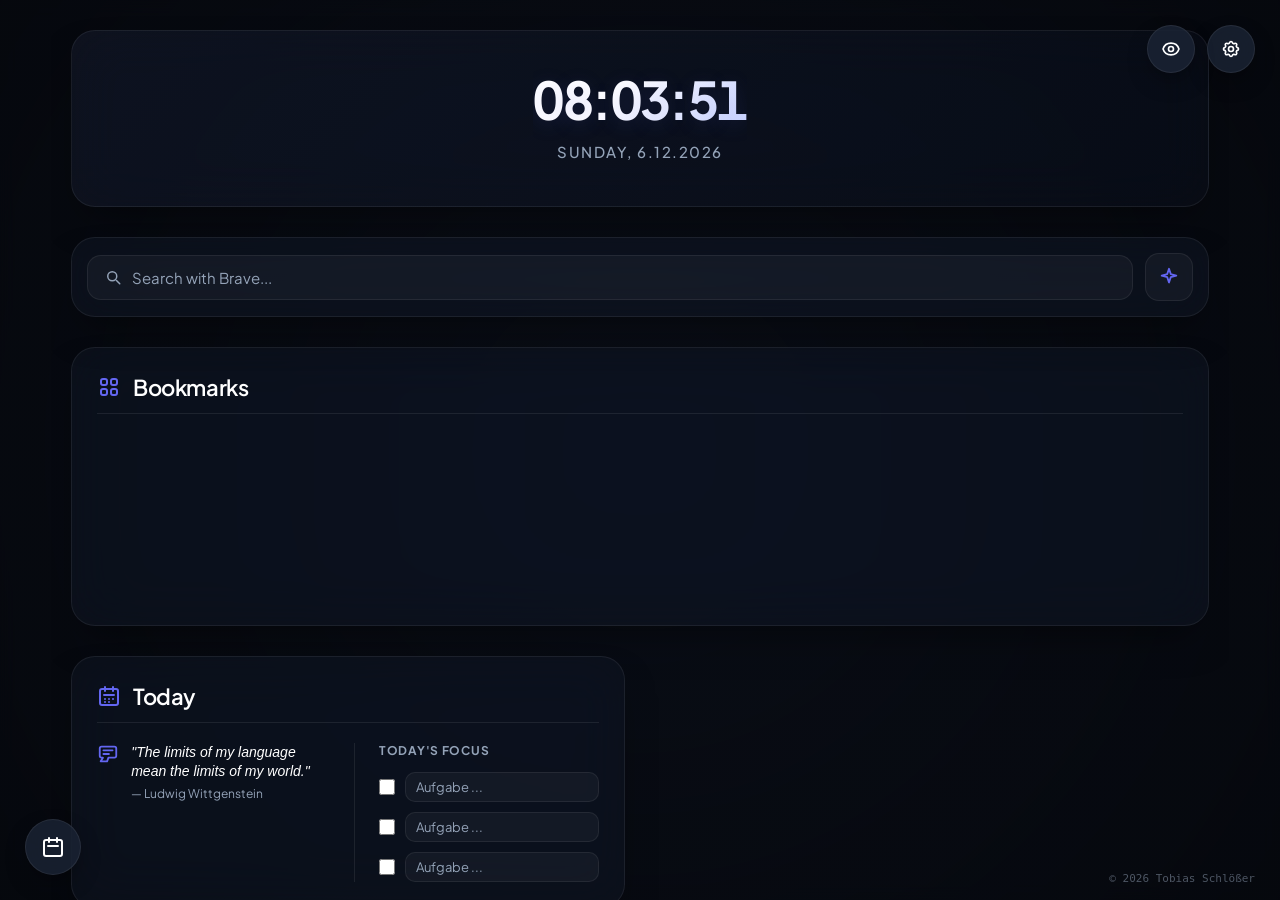
==== commit ef9b988d: "Add daily focus and popup summary" ====
--- a/index.html
+++ b/index.html
@@ -8,6 +8,10 @@
         <script src="./src/pomodoro-logic.js"></script>
         <script src="./src/quotes-data.js"></script>
         <script src="./src/extras.js"></script>
+        <!-- Vendored canvas-confetti (https://github.com/catdad/canvas-confetti), used by the
+             "Top 3 tasks" widget (src/dashboard.js's taskWidget) when all three tasks are checked
+             off. Exposes a single global: window.confetti. -->
+        <script src="./src/canvas-confetti.min.js"></script>
         <script src="./src/calc.js"></script>
         <script src="./src/stores.js"></script>
         <script src="./src/pomodoro-ui.js"></script>
@@ -159,29 +163,49 @@
                         </svg>
                         <span data-i18n="widgets.today">Heute</span>
                     </div>
-                    <div class="content" id="today-wrapper">
-                        <div class="today-row" id="weather-widget" x-bind:class="$store.dashboard.weatherWidgetClass">
-                            <span id="weather-icon" class="today-icon" x-html="$store.dashboard.weatherIconHtml"></span>
-                            <span id="weather-text" x-text="$store.dashboard.weatherText"></span>
-                        </div>
-                        <div class="today-row" id="holiday-widget" x-bind:class="$store.dashboard.holidayWidgetClass">
-                            <span class="today-icon">
-                                <svg xmlns="http://www.w3.org/2000/svg" fill="none" viewBox="0 0 24 24" stroke="currentColor">
-                                    <path stroke-linecap="round" stroke-linejoin="round" stroke-width="2" d="M9 12l2 2 4-4m6 2a9 9 0 11-18 0 9 9 0 0118 0z" />
-                                </svg>
-                            </span>
-                            <span id="holiday-text" x-text="$store.dashboard.holidayText"></span>
-                        </div>
-                        <div class="today-row" id="quote-widget" x-bind:class="$store.dashboard.quoteWidgetClass">
-                            <span class="today-icon">
-                                <svg xmlns="http://www.w3.org/2000/svg" fill="none" viewBox="0 0 24 24" stroke="currentColor">
-                                    <path stroke-linecap="round" stroke-linejoin="round" stroke-width="2" d="M7 8h10M7 12h6m-9 8l2.5-4H5a2 2 0 01-2-2V6a2 2 0 012-2h14a2 2 0 012 2v8a2 2 0 01-2 2h-6.5L11 20z" />
-                                </svg>
-                            </span>
-                            <div>
-                                <div id="quote-text" x-text="$store.dashboard.quoteText"></div>
-                                <div id="quote-author" x-text="$store.dashboard.quoteAuthor"></div>
-                            </div>
+                    <!-- Two-column layout once the tasks widget is enabled (see todayLayoutClass);
+                         a single flex column otherwise, unchanged from before. -->
+                    <div class="content" id="today-wrapper" x-bind:class="$store.dashboard.todayLayoutClass">
+                        <div id="today-left">
+                            <div class="today-row" id="weather-widget" x-bind:class="$store.dashboard.weatherWidgetClass">
+                                <span id="weather-icon" class="today-icon" x-html="$store.dashboard.weatherIconHtml"></span>
+                                <span id="weather-text" x-text="$store.dashboard.weatherText"></span>
+                            </div>
+                            <div class="today-row" id="holiday-widget" x-bind:class="$store.dashboard.holidayWidgetClass">
+                                <span class="today-icon">
+                                    <svg xmlns="http://www.w3.org/2000/svg" fill="none" viewBox="0 0 24 24" stroke="currentColor">
+                                        <path stroke-linecap="round" stroke-linejoin="round" stroke-width="2" d="M9 12l2 2 4-4m6 2a9 9 0 11-18 0 9 9 0 0118 0z" />
+                                    </svg>
+                                </span>
+                                <span id="holiday-text" x-text="$store.dashboard.holidayText"></span>
+                            </div>
+                            <div class="today-row" id="quote-widget" x-bind:class="$store.dashboard.quoteWidgetClass">
+                                <span class="today-icon">
+                                    <svg xmlns="http://www.w3.org/2000/svg" fill="none" viewBox="0 0 24 24" stroke="currentColor">
+                                        <path stroke-linecap="round" stroke-linejoin="round" stroke-width="2" d="M7 8h10M7 12h6m-9 8l2.5-4H5a2 2 0 01-2-2V6a2 2 0 012-2h14a2 2 0 012 2v8a2 2 0 01-2 2h-6.5L11 20z" />
+                                    </svg>
+                                </span>
+                                <div>
+                                    <div id="quote-text" x-text="$store.dashboard.quoteText"></div>
+                                    <div id="quote-author" x-text="$store.dashboard.quoteAuthor"></div>
+                                </div>
+                            </div>
+                        </div>
+
+                        <!-- "Top 3 tasks" widget: today's top priorities. Own Alpine component
+                             (taskWidget, src/dashboard.js) since its state (task text/done, daily
+                             reset, confetti-on-completion) is unrelated to the rest of the store.
+                             Persisted under its own chrome.storage.sync key ("dailyTasks"), separate
+                             from the `settings` object — only whether this widget is SHOWN is a
+                             setting (tasksEnabled). -->
+                        <div id="today-tasks" x-data="taskWidget" x-bind:class="$store.dashboard.tasksWidgetClass">
+                            <div class="today-tasks-title" data-i18n="widgets.tasks">Fokus heute</div>
+                            <template x-for="(task, index) in tasks" x-bind:key="index">
+                                <div class="task-item">
+                                    <input type="checkbox" x-bind:checked="task.done" x-bind:data-index="index" x-on:change="toggleTask">
+                                    <input type="text" placeholder="Aufgabe ..." data-i18n-placeholder="tasks.placeholder" x-bind:value="task.text" x-bind:data-index="index" x-on:input="updateTaskText">
+                                </div>
+                            </template>
                         </div>
                     </div>
                 </div>
@@ -527,6 +551,15 @@
                     </div>
 
                     <div class="settings-section">
+                        <h3 class="settings-section-title" data-i18n="settings.section.tasks">Fokus heute</h3>
+
+                        <div class="form-row form-row-checkbox">
+                            <input type="checkbox" id="settings-tasks-enabled" data-field="tasksEnabled" x-bind:checked="settingsForm.tasksEnabled" x-on:change="updateSettingsField">
+                            <label for="settings-tasks-enabled" data-i18n="settings.tasksEnabled">Aufgaben-Widget anzeigen</label>
+                        </div>
+                    </div>
+
+                    <div class="settings-section">
                         <h3 class="settings-section-title" data-i18n="settings.section.rss">News</h3>
 
                         <div class="form-row form-row-checkbox">
--- a/src/dashboard.css
+++ b/src/dashboard.css
@@ -616,6 +616,23 @@
     gap: 16px;
 }
 
+/* Tasks widget enabled (todayLayoutClass, stores.js): split the card into two columns — the
+   original weather/holiday/quote rows on the left (#today-left), the 3-task focus list on the
+   right (#today-tasks). Falls back to a single column below 640px (see the media query further
+   down) rather than squeezing two narrow columns into a phone-width card. */
+#today-wrapper.has-tasks {
+    display: grid;
+    grid-template-columns: 1fr 1fr;
+    align-items: start;
+    gap: 24px;
+}
+
+#today-left {
+    display: flex;
+    flex-direction: column;
+    gap: 16px;
+}
+
 .today-row {
     display: flex;
     align-items: flex-start;
@@ -655,6 +672,71 @@
     font-size: 12px;
     color: var(--text-secondary);
     margin-top: 4px;
+}
+
+/* "Top 3 tasks" widget: today's top priorities, nested inside the "Today" card next to
+   #today-left once enabled (see #today-wrapper.has-tasks above). Separated from #today-left with
+   a thin divider rather than its own .container card, since it's still conceptually part of
+   "Today". */
+#today-tasks {
+    display: flex;
+    flex-direction: column;
+    gap: 10px;
+    border-left: 1px solid rgba(255, 255, 255, 0.08);
+    padding-left: 24px;
+}
+
+.today-tasks-title {
+    font-size: 12px;
+    font-weight: 700;
+    color: var(--text-secondary);
+    text-transform: uppercase;
+    letter-spacing: 0.06em;
+    margin-bottom: 4px;
+}
+
+.task-item {
+    display: flex;
+    align-items: center;
+    gap: 10px;
+}
+
+.task-item input[type="checkbox"] {
+    width: 16px;
+    height: 16px;
+    flex-shrink: 0;
+    accent-color: var(--accent-color);
+    cursor: pointer;
+}
+
+.task-item input[type="text"] {
+    flex: 1;
+    min-width: 0;
+    background: rgba(255, 255, 255, 0.04);
+    border: 1px solid var(--card-border);
+    border-radius: 10px;
+    padding: 6px 10px;
+    color: var(--text-primary);
+    font-family: inherit;
+    font-size: 13px;
+    outline: none;
+    transition: border-color 0.25s, background-color 0.25s;
+}
+
+.task-item input[type="text"]::placeholder {
+    color: var(--text-secondary);
+}
+
+.task-item input[type="text"]:focus {
+    border-color: var(--accent-color);
+    background: rgba(255, 255, 255, 0.06);
+}
+
+/* Struck-through + dimmed once its checkbox is ticked — pure CSS, no extra Alpine class binding
+   needed. :has() is supported by every evergreen browser this Chrome-only extension targets. */
+.task-item:has(input[type="checkbox"]:checked) input[type="text"] {
+    text-decoration: line-through;
+    opacity: 0.55;
 }
 
 /* News card: latest headlines from the RSS/Atom feeds configured in Settings (src/extras.js /
@@ -1060,8 +1142,9 @@
     background: rgba(255, 255, 255, 0.08);
 }
 
-/* Floating overlay behavior — only on the dashboard page, not the standalone popup window */
-body:not(.pomodoro-window) #pomodoro-panel {
+/* Floating overlay behavior — only on the dashboard page, not the standalone popup window or the
+   toolbar popup (both render #pomodoro-panel as a plain static card instead). */
+body:not(.pomodoro-window):not(.popup-root) #pomodoro-panel {
     position: fixed;
     bottom: 95px;
     left: 50%;
@@ -1072,7 +1155,7 @@
     transition: all 0.3s cubic-bezier(0.16, 1, 0.3, 1);
 }
 
-body:not(.pomodoro-window) #pomodoro-panel.active {
+body:not(.pomodoro-window):not(.popup-root) #pomodoro-panel.active {
     opacity: 1;
     pointer-events: all;
     transform: translateX(-50%) translateY(0) scale(1);
@@ -1084,6 +1167,25 @@
     align-items: center;
     justify-content: center;
     min-height: 100vh;
+}
+
+/* Toolbar popup (popup.html): own vertical stack (Pomodoro card, wellness toggles, dashboard
+   link), sized to its content instead of the 100vh viewport lock the base body rule uses
+   everywhere else — a browser action popup sizes itself to its content, and 100vh there measures
+   against Chrome's own popup-sizing pass rather than a real window/screen, which can otherwise
+   balloon the popup to full screen height. */
+body.popup-root {
+    width: 320px;
+    min-height: 0;
+    background-attachment: scroll;
+    padding: 20px;
+    display: flex;
+    flex-direction: column;
+    gap: 20px;
+}
+
+#popup-open-dashboard {
+    width: 100%;
 }
 
 /* Floating Settings Button (top-right corner) */
@@ -1775,15 +1877,15 @@
         padding: 15px;
         gap: 15px;
     }
-    
+
     #clock-time {
         font-size: 40px;
     }
-    
+
     #calendar-container {
         height: 480px;
     }
-    
+
     #radio-panel {
         width: calc(100vw - 50px);
         right: 25px;
@@ -1791,6 +1893,19 @@
 
     .meeting-card {
         width: calc(100vw - 50px);
+    }
+
+    /* Not enough width for two columns in the "Today" card — stack tasks below the other rows
+       instead, with a horizontal divider replacing the vertical one. */
+    #today-wrapper.has-tasks {
+        grid-template-columns: 1fr;
+    }
+
+    #today-tasks {
+        border-left: none;
+        padding-left: 0;
+        border-top: 1px solid rgba(255, 255, 255, 0.08);
+        padding-top: 16px;
     }
 }
 
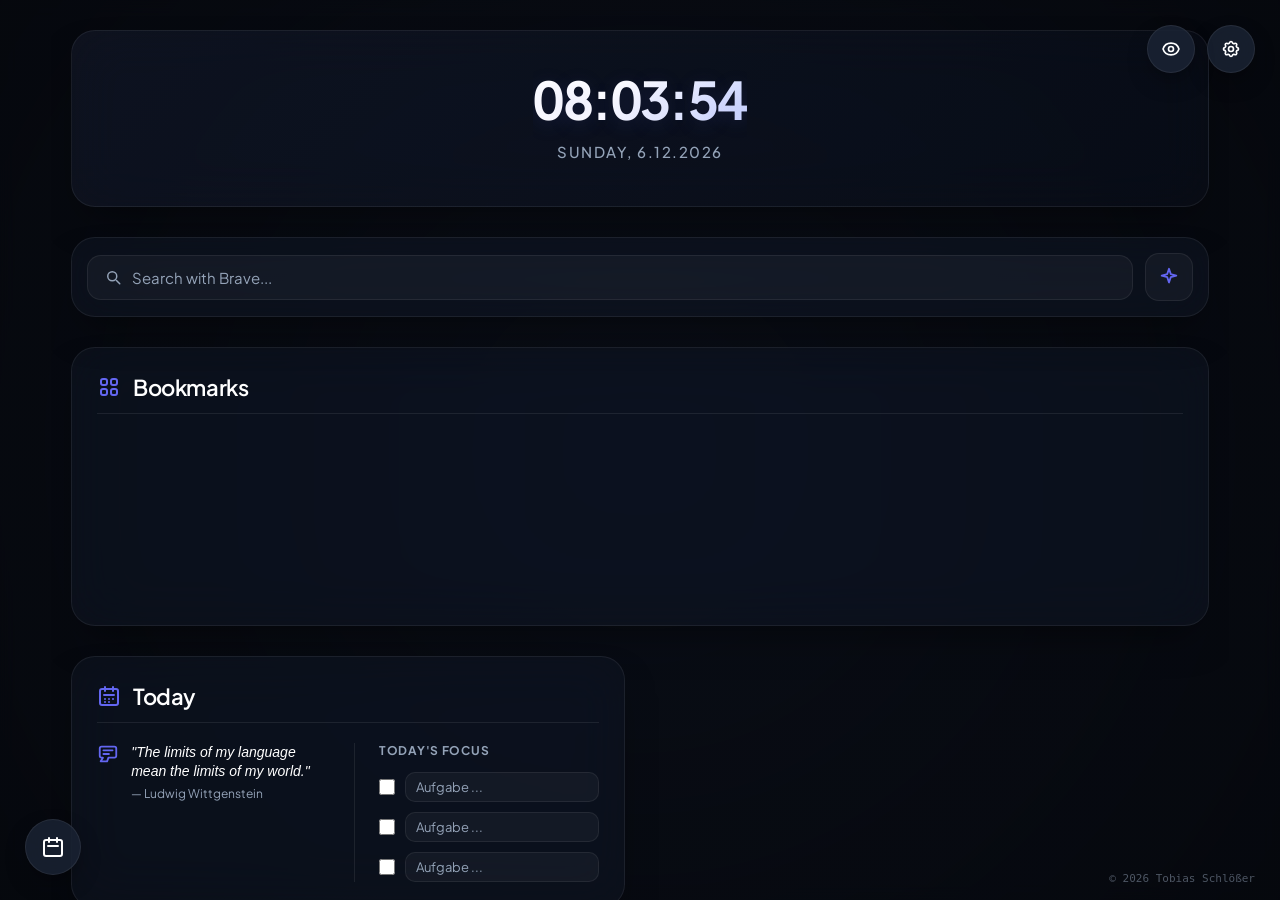
==== commit bbcb591c: "Add spotify integration" ====
--- a/index.html
+++ b/index.html
@@ -212,20 +212,26 @@
             </div>
         </div>
 
-        <!-- Floating Music Player Widget. Hidden entirely (feature-hidden) when disabled in Settings. -->
-        <div id="radio-panel" x-bind:class="$store.dashboard.radioClass">
+        <!-- Floating Music Player Widget. Hidden entirely (feature-hidden) when neither source is
+             enabled in Settings. Shows a TuneIn/Spotify tab switcher when both sources are configured,
+             otherwise just the panel title of whichever one is active. -->
+        <div id="radio-panel" x-bind:class="$store.dashboard.playerClass">
             <div class="radio-header">
                 <svg xmlns="http://www.w3.org/2000/svg" fill="none" viewBox="0 0 24 24" stroke="currentColor" class="radio-icon">
                     <path stroke-linecap="round" stroke-linejoin="round" stroke-width="2" d="M9 19V6l12-3v13M9 19c0 1.105-1.343 2-3 2s-3-.895-3-2 1.343-2 3-2 3 .895 3 2zm12-3c0 1.105-1.343 2-3 2s-3-.895-3-2 1.343-2 3-2 3 .895 3 2zM9 10l12-3" />
                 </svg>
-                <span data-i18n="radio.panelTitle">TuneIn Radio</span>
+                <span x-show="!$store.dashboard.playerSwitcherVisible" x-text="$store.dashboard.playerTitle">TuneIn Radio</span>
+                <div class="segmented player-tabs" x-show="$store.dashboard.playerSwitcherVisible">
+                    <button type="button" data-source="tunein" x-bind:class="$store.dashboard.tuneinTabClass" x-on:click="setPlayerSource" data-i18n="radio.tab">TuneIn</button>
+                    <button type="button" data-source="spotify" x-bind:class="$store.dashboard.spotifyTabClass" x-on:click="setPlayerSource" data-i18n="spotify.tab">Spotify</button>
+                </div>
             </div>
             <div class="radio-content">
-                <iframe id="radio-frame" scrolling="no" frameborder="no" x-bind:src="$store.dashboard.radioFrameSrc"></iframe>
+                <iframe id="radio-frame" scrolling="no" frameborder="no" allow="autoplay; encrypted-media; clipboard-write; fullscreen; picture-in-picture" x-bind:src="$store.dashboard.playerFrameSrc"></iframe>
             </div>
         </div>
 
-        <button id="radio-toggle" data-i18n-title="radio.toggleTitle" title="Radio Player" x-bind:class="$store.dashboard.radioClass" x-on:click="toggleRadioPanel">
+        <button id="radio-toggle" data-i18n-title="radio.toggleTitle" title="Musik-Player" x-bind:class="$store.dashboard.playerClass" x-on:click="toggleRadioPanel">
             <svg xmlns="http://www.w3.org/2000/svg" fill="none" viewBox="0 0 24 24" stroke="currentColor">
                 <path stroke-linecap="round" stroke-linejoin="round" stroke-width="2" d="M9 19V6l12-3v13M9 19c0 1.105-1.343 2-3 2s-3-.895-3-2 1.343-2 3-2 3 .895 3 2zm12-3c0 1.105-1.343 2-3 2s-3-.895-3-2 1.343-2 3-2 3 .895 3 2zM9 10l12-3" />
             </svg>
@@ -655,6 +661,29 @@
                     </div>
 
                     <div class="settings-section">
+                        <h3 class="settings-section-title" data-i18n="settings.section.spotify">Spotify</h3>
+
+                        <div class="form-row form-row-checkbox">
+                            <input type="checkbox" id="settings-spotify-enabled" data-field="spotifyEnabled" x-bind:checked="settingsForm.spotifyEnabled" x-on:change="updateSettingsField">
+                            <label for="settings-spotify-enabled" data-i18n="settings.spotifyEnabled">Spotify-Player anzeigen</label>
+                        </div>
+
+                        <div class="settings-subfields" id="settings-spotify-details" x-show="settingsForm.spotifyEnabled">
+                            <div class="form-row">
+                                <label for="settings-spotify-uri">
+                                    <span data-i18n="settings.spotifyUri">Spotify-Link oder ID</span>
+                                    <button type="button" class="info-icon" tabindex="-1" data-i18n-title="settings.spotifyHint" title='Link, URI oder ID zu Playlist, Album, Titel oder Künstler, z. B. https://open.spotify.com/playlist/37i9dQZF1DXcBWIGoYBM5M.'>
+                                        <svg xmlns="http://www.w3.org/2000/svg" fill="none" viewBox="0 0 24 24" stroke="currentColor">
+                                            <path stroke-linecap="round" stroke-linejoin="round" stroke-width="2" d="M13 16h-1v-4h-1m1-4h.01M21 12a9 9 0 11-18 0 9 9 0 0118 0z" />
+                                        </svg>
+                                    </button>
+                                </label>
+                                <input type="text" id="settings-spotify-uri" placeholder="open.spotify.com/playlist/..." data-field="spotifyUri" x-bind:value="settingsForm.spotifyUri" x-on:input="updateSettingsField">
+                            </div>
+                        </div>
+                    </div>
+
+                    <div class="settings-section">
                         <h3 class="settings-section-title" data-i18n="settings.section.meetings">Meetings</h3>
 
                         <div class="form-row form-row-checkbox">
--- a/src/dashboard.css
+++ b/src/dashboard.css
@@ -877,6 +877,26 @@
     transform: translateY(0) scale(1);
 }
 
+/* Spotify requires the iframe itself to be at least 352px tall for the full tracklist view,
+   or it squeezes/overlaps its own controls. #radio-content only gets the panel height minus
+   the header row, vertical padding (15px * 2) and the flex gap (10px) — so the panel needs
+   roughly 352 + 70px of chrome to give the iframe enough room. */
+#radio-panel.player-spotify {
+    height: 440px;
+}
+
+/* Compact override of the shared .segmented control (see #recurrence-toggle) so the
+   TuneIn/Spotify switch fits inline in the panel header instead of filling a form row. */
+.radio-header .player-tabs {
+    padding: 2px;
+    gap: 2px;
+}
+
+.radio-header .player-tabs button {
+    padding: 3px 10px;
+    font-size: 12px;
+}
+
 .radio-header {
     display: flex;
     align-items: center;
